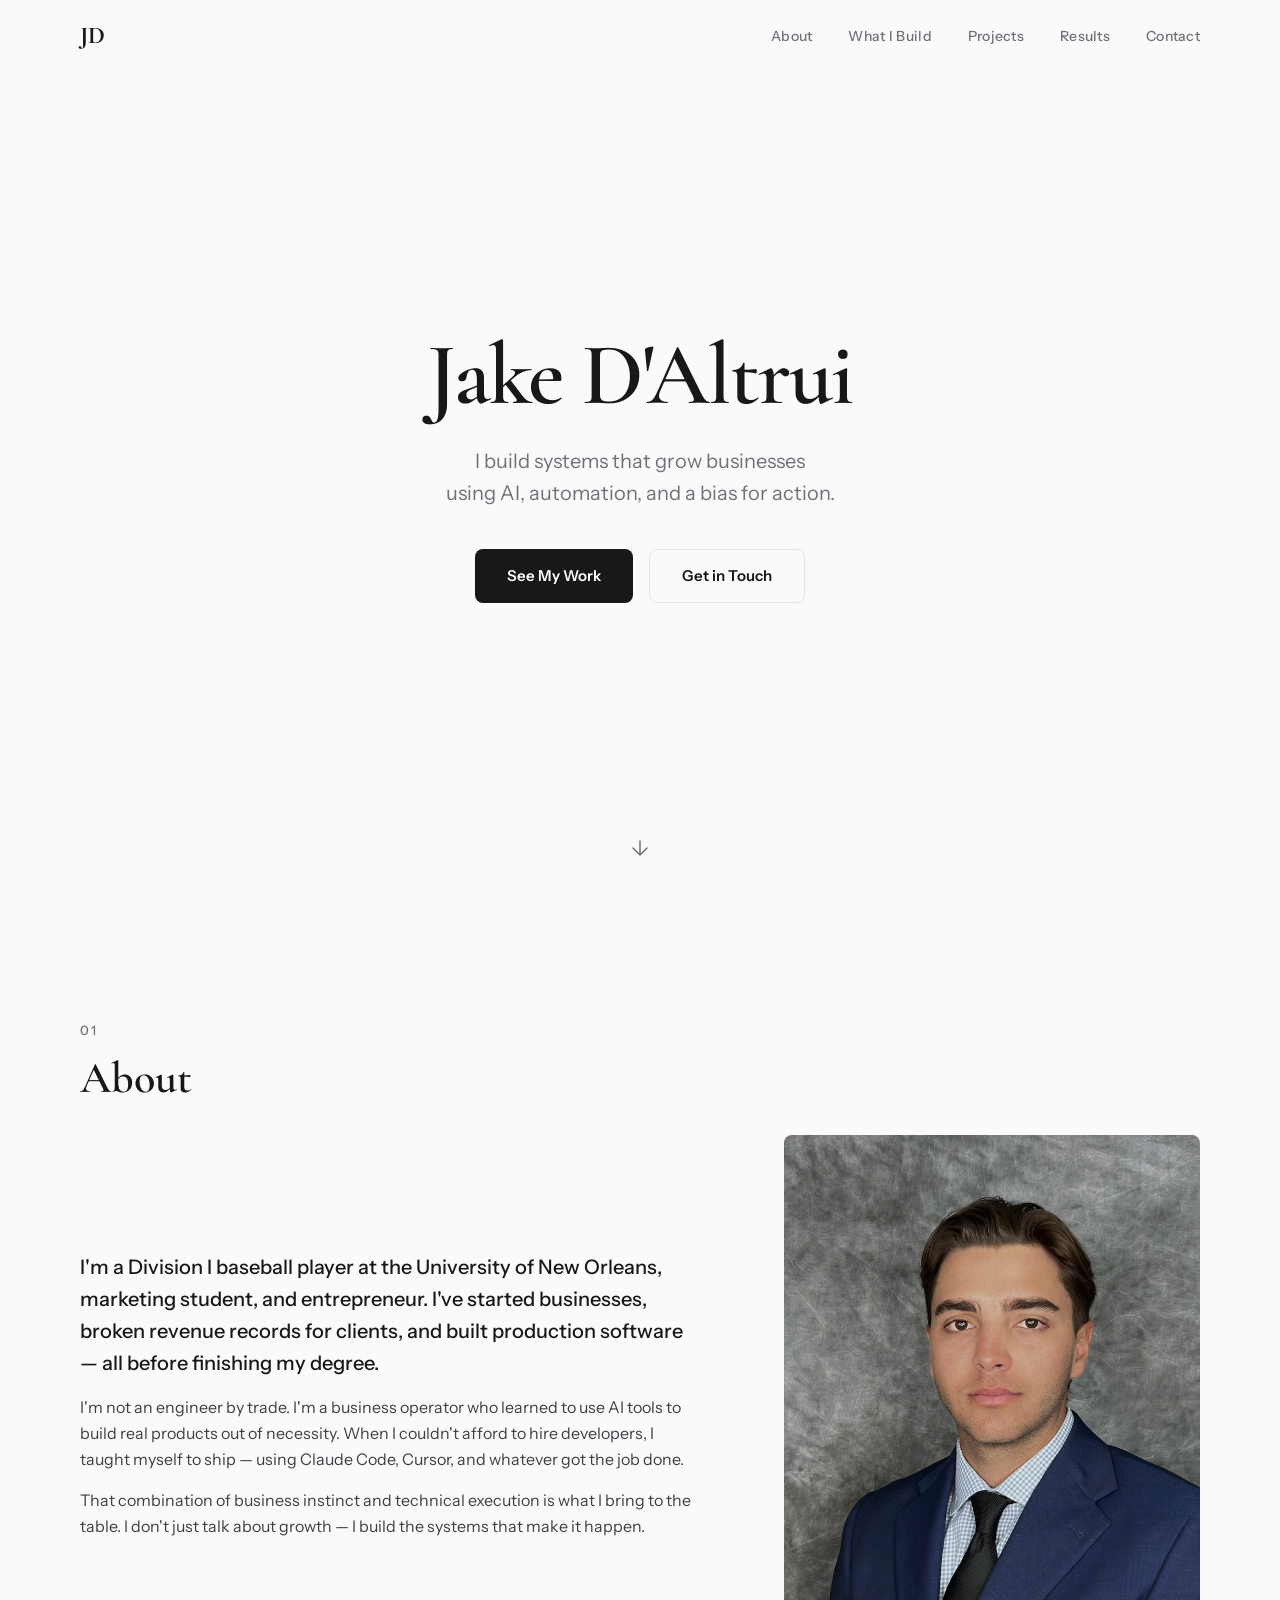
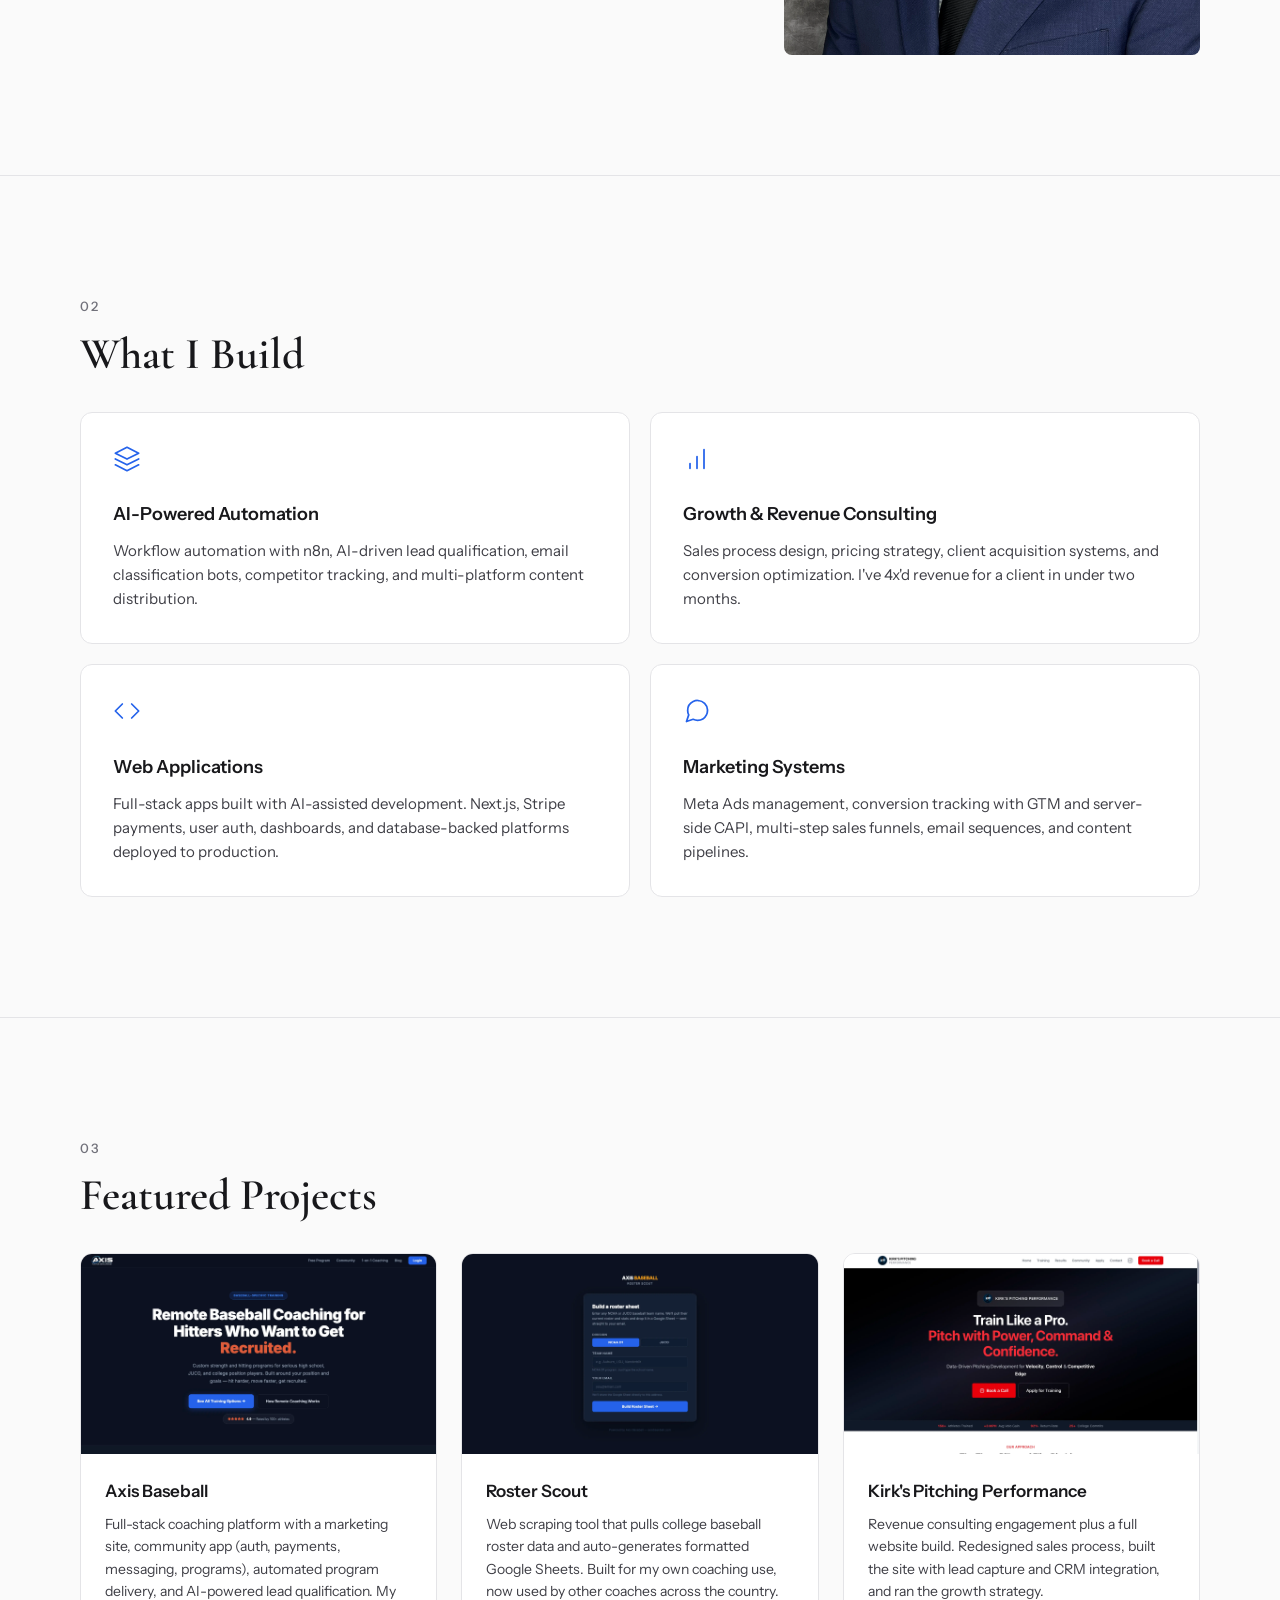
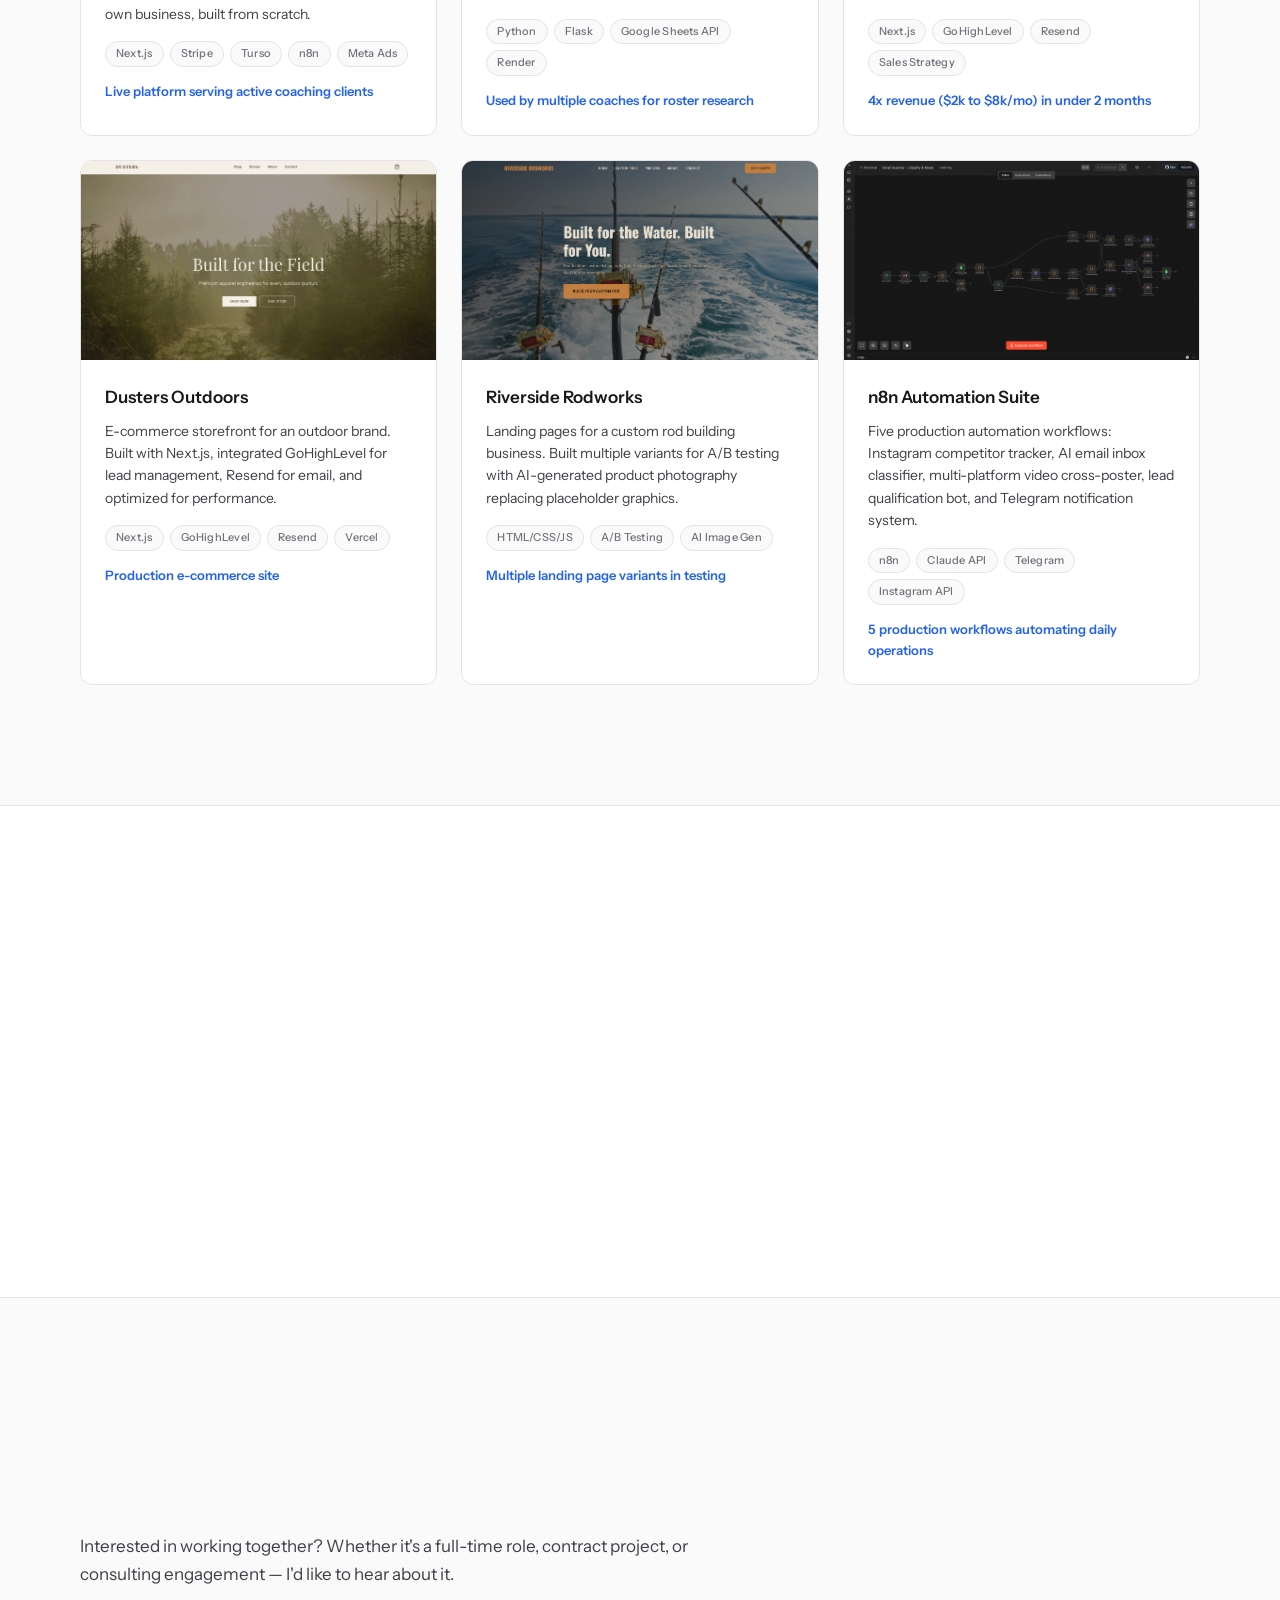
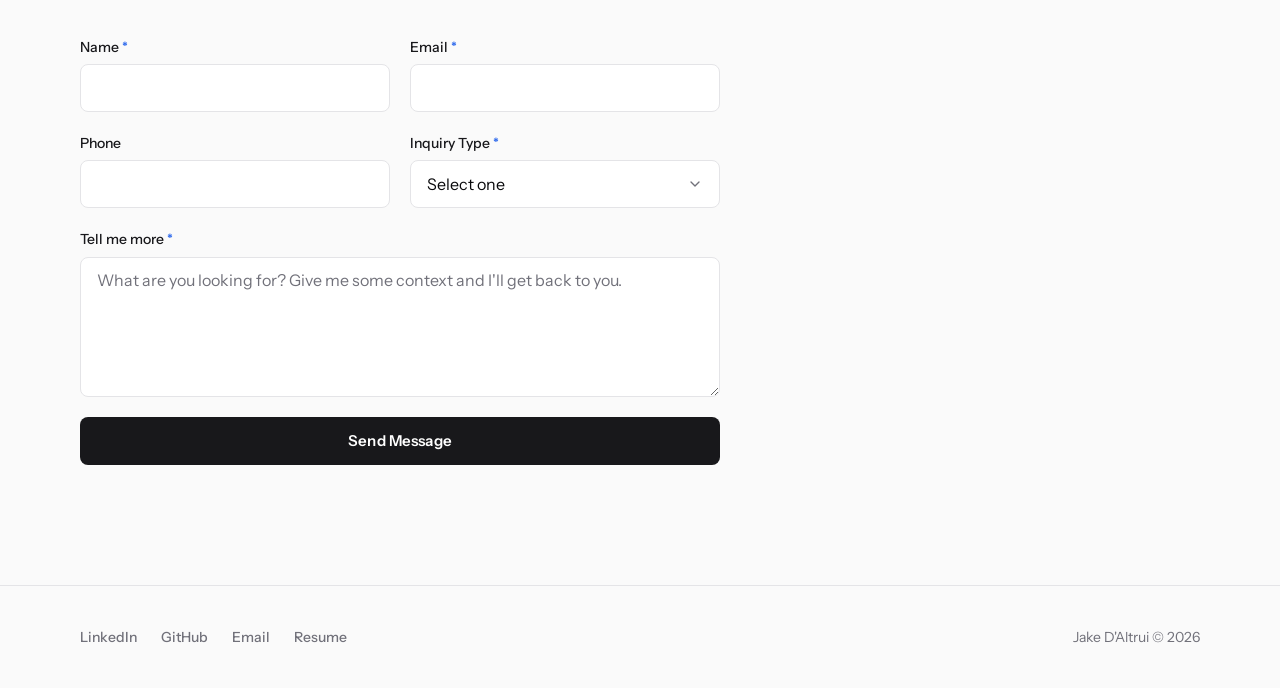
==== index.html @ ff40e10d "Initial portfolio site with resume" ====
<!DOCTYPE html>
<html lang="en">
<head>
  <meta charset="UTF-8">
  <meta name="viewport" content="width=device-width, initial-scale=1.0">
  <title>Jake D'Altrui — AI, Automation & Growth</title>
  <meta name="description" content="Business operator who leverages AI to build production systems, automate workflows, and drive measurable growth.">
  <link rel="preconnect" href="https://fonts.googleapis.com">
  <link rel="preconnect" href="https://fonts.gstatic.com" crossorigin>
  <link href="https://fonts.googleapis.com/css2?family=Cormorant+Garamond:ital,wght@0,300;0,400;0,600;0,700;1,300;1,400&family=Instrument+Sans:wght@400;500;600;700&display=swap" rel="stylesheet">
  <link rel="stylesheet" href="styles.css">
</head>
<body>

  <!-- Navigation -->
  <nav class="nav" role="navigation" aria-label="Main navigation">
    <div class="nav-container">
      <a href="#hero" class="nav-logo">JD</a>
      <button class="nav-toggle" aria-label="Toggle navigation menu" aria-expanded="false">
        <span></span>
        <span></span>
        <span></span>
      </button>
      <div class="nav-menu">
        <a href="#about" class="nav-link">About</a>
        <a href="#capabilities" class="nav-link">What I Build</a>
        <a href="#projects" class="nav-link">Projects</a>
        <a href="#results" class="nav-link">Results</a>
        <a href="#contact" class="nav-link">Contact</a>
      </div>
    </div>
  </nav>

  <main>

    <!-- Hero -->
    <section id="hero" class="hero">
      <div class="hero-content">
        <h1 class="hero-name hero-animate" style="--hero-delay: 0ms">Jake D'Altrui</h1>
        <p class="hero-tagline hero-animate" style="--hero-delay: 250ms">I build systems that grow businesses<br>using AI, automation, and a bias for action.</p>
        <div class="hero-cta hero-animate" style="--hero-delay: 500ms">
          <a href="#projects" class="btn btn-primary">See My Work</a>
          <a href="#contact" class="btn btn-secondary">Get in Touch</a>
        </div>
      </div>
      <div class="scroll-indicator" aria-hidden="true">
        <svg width="24" height="24" viewBox="0 0 24 24" fill="none" stroke="currentColor" stroke-width="1.5" stroke-linecap="round" stroke-linejoin="round">
          <path d="M12 5v14M19 12l-7 7-7-7"/>
        </svg>
      </div>
    </section>

    <!-- About -->
    <section id="about" class="section">
      <div class="container">
        <span class="section-number">01</span>
        <h2 class="section-heading">About</h2>
        <div class="about-grid">
          <div class="about-text">
            <p class="about-lead">
              I'm a Division I baseball player at the University of New Orleans, marketing student, and entrepreneur. I've started businesses, broken revenue records for clients, and built production software — all before finishing my degree.
            </p>
            <p>
              I'm not an engineer by trade. I'm a business operator who learned to use AI tools to build real products out of necessity. When I couldn't afford to hire developers, I taught myself to ship — using Claude Code, Cursor, and whatever got the job done.
            </p>
            <p>
              That combination of business instinct and technical execution is what I bring to the table. I don't just talk about growth — I build the systems that make it happen.
            </p>
          </div>
          <div class="about-image">
            <img src="photos/IMG_0597.webp" alt="Jake D'Altrui headshot" class="about-photo">
          </div>
        </div>
      </div>
    </section>

    <!-- Capabilities -->
    <section id="capabilities" class="section">
      <div class="container">
        <span class="section-number">02</span>
        <h2 class="section-heading">What I Build</h2>
        <div class="capabilities-grid">

          <div class="capability-card animate-in">
            <div class="capability-icon">
              <svg width="28" height="28" viewBox="0 0 24 24" fill="none" stroke="currentColor" stroke-width="1.5" stroke-linecap="round" stroke-linejoin="round">
                <path d="M12 2L2 7l10 5 10-5-10-5z"/>
                <path d="M2 17l10 5 10-5"/>
                <path d="M2 12l10 5 10-5"/>
              </svg>
            </div>
            <h3 class="capability-title">AI-Powered Automation</h3>
            <p class="capability-desc">
              Workflow automation with n8n, AI-driven lead qualification, email classification bots, competitor tracking, and multi-platform content distribution.
            </p>
          </div>

          <div class="capability-card animate-in">
            <div class="capability-icon">
              <svg width="28" height="28" viewBox="0 0 24 24" fill="none" stroke="currentColor" stroke-width="1.5" stroke-linecap="round" stroke-linejoin="round">
                <line x1="12" y1="20" x2="12" y2="10"/>
                <line x1="18" y1="20" x2="18" y2="4"/>
                <line x1="6" y1="20" x2="6" y2="16"/>
              </svg>
            </div>
            <h3 class="capability-title">Growth & Revenue Consulting</h3>
            <p class="capability-desc">
              Sales process design, pricing strategy, client acquisition systems, and conversion optimization. I've 4x'd revenue for a client in under two months.
            </p>
          </div>

          <div class="capability-card animate-in">
            <div class="capability-icon">
              <svg width="28" height="28" viewBox="0 0 24 24" fill="none" stroke="currentColor" stroke-width="1.5" stroke-linecap="round" stroke-linejoin="round">
                <polyline points="16 18 22 12 16 6"/>
                <polyline points="8 6 2 12 8 18"/>
              </svg>
            </div>
            <h3 class="capability-title">Web Applications</h3>
            <p class="capability-desc">
              Full-stack apps built with AI-assisted development. Next.js, Stripe payments, user auth, dashboards, and database-backed platforms deployed to production.
            </p>
          </div>

          <div class="capability-card animate-in">
            <div class="capability-icon">
              <svg width="28" height="28" viewBox="0 0 24 24" fill="none" stroke="currentColor" stroke-width="1.5" stroke-linecap="round" stroke-linejoin="round">
                <path d="M21 11.5a8.38 8.38 0 0 1-.9 3.8 8.5 8.5 0 0 1-7.6 4.7 8.38 8.38 0 0 1-3.8-.9L3 21l1.9-5.7a8.38 8.38 0 0 1-.9-3.8 8.5 8.5 0 0 1 4.7-7.6 8.38 8.38 0 0 1 3.8-.9h.5a8.48 8.48 0 0 1 8 8v.5z"/>
              </svg>
            </div>
            <h3 class="capability-title">Marketing Systems</h3>
            <p class="capability-desc">
              Meta Ads management, conversion tracking with GTM and server-side CAPI, multi-step sales funnels, email sequences, and content pipelines.
            </p>
          </div>

        </div>
      </div>
    </section>

    <!-- Projects -->
    <section id="projects" class="section">
      <div class="container">
        <span class="section-number">03</span>
        <h2 class="section-heading">Featured Projects</h2>
        <div class="projects-grid">

          <article class="project-card animate-in">
            <div class="project-image">
              <img src="photos/axis.webp" alt="Axis Baseball website homepage" loading="lazy">
            </div>
            <div class="project-content">
              <h3 class="project-title">Axis Baseball</h3>
              <p class="project-desc">
                Full-stack coaching platform with a marketing site, community app (auth, payments, messaging, programs), automated program delivery, and AI-powered lead qualification. My own business, built from scratch.
              </p>
              <div class="project-tags">
                <span class="tag">Next.js</span>
                <span class="tag">Stripe</span>
                <span class="tag">Turso</span>
                <span class="tag">n8n</span>
                <span class="tag">Meta Ads</span>
              </div>
              <p class="project-result">Live platform serving active coaching clients</p>
            </div>
          </article>

          <article class="project-card animate-in">
            <div class="project-image">
              <img src="photos/roster-scout.webp" alt="Roster Scout web app interface" loading="lazy">
            </div>
            <div class="project-content">
              <h3 class="project-title">Roster Scout</h3>
              <p class="project-desc">
                Web scraping tool that pulls college baseball roster data and auto-generates formatted Google Sheets. Built for my own coaching use, now used by other coaches across the country.
              </p>
              <div class="project-tags">
                <span class="tag">Python</span>
                <span class="tag">Flask</span>
                <span class="tag">Google Sheets API</span>
                <span class="tag">Render</span>
              </div>
              <p class="project-result">Used by multiple coaches for roster research</p>
            </div>
          </article>

          <article class="project-card animate-in">
            <div class="project-image">
              <img src="photos/kpp.webp" alt="Kirk's Pitching Performance website" loading="lazy">
            </div>
            <div class="project-content">
              <h3 class="project-title">Kirk's Pitching Performance</h3>
              <p class="project-desc">
                Revenue consulting engagement plus a full website build. Redesigned sales process, built the site with lead capture and CRM integration, and ran the growth strategy.
              </p>
              <div class="project-tags">
                <span class="tag">Next.js</span>
                <span class="tag">GoHighLevel</span>
                <span class="tag">Resend</span>
                <span class="tag">Sales Strategy</span>
              </div>
              <p class="project-result">4x revenue ($2k to $8k/mo) in under 2 months</p>
            </div>
          </article>

          <article class="project-card animate-in">
            <div class="project-image">
              <img src="photos/dusters.webp" alt="Dusters Outdoors e-commerce site" loading="lazy">
            </div>
            <div class="project-content">
              <h3 class="project-title">Dusters Outdoors</h3>
              <p class="project-desc">
                E-commerce storefront for an outdoor brand. Built with Next.js, integrated GoHighLevel for lead management, Resend for email, and optimized for performance.
              </p>
              <div class="project-tags">
                <span class="tag">Next.js</span>
                <span class="tag">GoHighLevel</span>
                <span class="tag">Resend</span>
                <span class="tag">Vercel</span>
              </div>
              <p class="project-result">Production e-commerce site</p>
            </div>
          </article>

          <article class="project-card animate-in">
            <div class="project-image">
              <img src="photos/riverside-rodworks.webp" alt="Riverside Rodworks landing page" loading="lazy">
            </div>
            <div class="project-content">
              <h3 class="project-title">Riverside Rodworks</h3>
              <p class="project-desc">
                Landing pages for a custom rod building business. Built multiple variants for A/B testing with AI-generated product photography replacing placeholder graphics.
              </p>
              <div class="project-tags">
                <span class="tag">HTML/CSS/JS</span>
                <span class="tag">A/B Testing</span>
                <span class="tag">AI Image Gen</span>
              </div>
              <p class="project-result">Multiple landing page variants in testing</p>
            </div>
          </article>

          <article class="project-card animate-in">
            <div class="project-image">
              <img src="photos/n8n.webp" alt="n8n automation workflow canvas" loading="lazy">
            </div>
            <div class="project-content">
              <h3 class="project-title">n8n Automation Suite</h3>
              <p class="project-desc">
                Five production automation workflows: Instagram competitor tracker, AI email inbox classifier, multi-platform video cross-poster, lead qualification bot, and Telegram notification system.
              </p>
              <div class="project-tags">
                <span class="tag">n8n</span>
                <span class="tag">Claude API</span>
                <span class="tag">Telegram</span>
                <span class="tag">Instagram API</span>
              </div>
              <p class="project-result">5 production workflows automating daily operations</p>
            </div>
          </article>

        </div>
      </div>
    </section>

    <!-- Results -->
    <section id="results" class="section section--accent">
      <div class="container">
        <span class="section-number">04</span>
        <h2 class="section-heading">By the Numbers</h2>
        <div class="metrics-grid">
          <div class="metric animate-in">
            <span class="metric-number">4x</span>
            <span class="metric-label">Client revenue growth in under 2 months</span>
          </div>
          <div class="metric animate-in">
            <span class="metric-number">$10k+</span>
            <span class="metric-label">Monthly revenue at Pitchers University</span>
          </div>
          <div class="metric animate-in">
            <span class="metric-number">100+</span>
            <span class="metric-label">Athletes coached and retained</span>
          </div>
          <div class="metric animate-in">
            <span class="metric-number">5</span>
            <span class="metric-label">Production automation workflows</span>
          </div>
        </div>
      </div>
    </section>

    <!-- Contact -->
    <section id="contact" class="section">
      <div class="container">
        <span class="section-number">05</span>
        <h2 class="section-heading">Get in Touch</h2>
        <p class="section-subtitle">
          Interested in working together? Whether it's a full-time role, contract project, or consulting engagement — I'd like to hear about it.
        </p>
        <form class="contact-form" id="contact-form" novalidate>
          <div class="form-row">
            <div class="form-group">
              <label for="name">Name <span class="required">*</span></label>
              <input type="text" id="name" name="name" required autocomplete="name">
            </div>
            <div class="form-group">
              <label for="email">Email <span class="required">*</span></label>
              <input type="email" id="email" name="email" required autocomplete="email">
            </div>
          </div>
          <div class="form-row">
            <div class="form-group">
              <label for="phone">Phone</label>
              <input type="tel" id="phone" name="phone" autocomplete="tel">
            </div>
            <div class="form-group">
              <label for="inquiry-type">Inquiry Type <span class="required">*</span></label>
              <select id="inquiry-type" name="inquiry-type" required>
                <option value="" disabled selected>Select one</option>
                <option value="full-time">Full-Time Opportunity</option>
                <option value="contract">Contract Work</option>
                <option value="consulting">Consulting</option>
                <option value="other">Other</option>
              </select>
            </div>
          </div>
          <div class="form-group">
            <label for="message">Tell me more <span class="required">*</span></label>
            <textarea id="message" name="message" rows="5" required placeholder="What are you looking for? Give me some context and I'll get back to you."></textarea>
          </div>
          <button type="submit" class="btn btn-primary btn-submit">Send Message</button>
        </form>
        <div class="form-success" id="form-success" hidden>
          <svg width="32" height="32" viewBox="0 0 24 24" fill="none" stroke="currentColor" stroke-width="1.5" stroke-linecap="round" stroke-linejoin="round">
            <path d="M22 11.08V12a10 10 0 1 1-5.93-9.14"/>
            <polyline points="22 4 12 14.01 9 11.01"/>
          </svg>
          <h3>Got it.</h3>
          <p>I'll get back to you soon.</p>
        </div>
      </div>
    </section>

  </main>

  <!-- Footer -->
  <footer class="footer">
    <div class="container footer-content">
      <div class="footer-links">
        <!-- PLACEHOLDER: Replace # with actual URLs -->
        <a href="https://www.linkedin.com/in/jake-daltrui/" class="footer-link" aria-label="LinkedIn" target="_blank" rel="noopener">LinkedIn</a>
        <a href="https://github.com/daltruibaseball-cpu" class="footer-link" aria-label="GitHub" target="_blank" rel="noopener">GitHub</a>
        <a href="mailto:jacobdaltrui@gmail.com" class="footer-link" aria-label="Email">Email</a>
        <a href="resume.html" class="footer-link" aria-label="Resume">Resume</a>
      </div>
      <p class="footer-copy">Jake D'Altrui &copy; 2026</p>
    </div>
  </footer>

  <script src="script.js"></script>
</body>
</html>
---- styles.css ----
@import url('https://fonts.googleapis.com/css2?family=Cormorant+Garamond:ital,wght@0,300;0,400;0,600;0,700;1,300;1,400&family=Instrument+Sans:wght@400;500;600;700&display=swap');

:root {
  --font-serif: 'Cormorant Garamond', Georgia, serif;
  --font-sans: 'Instrument Sans', -apple-system, sans-serif;
  --color-primary: #18181B;
  --color-secondary: #3F3F46;
  --color-cta: #2563EB;
  --color-cta-hover: #1D4ED8;
  --color-bg: #FAFAFA;
  --color-surface: #FFFFFF;
  --color-muted: #71717A;
  --color-border: #E4E4E7;
  --color-text: #09090B;
}

*,
*::before,
*::after {
  margin: 0;
  padding: 0;
  box-sizing: border-box;
}

html {
  scroll-behavior: smooth;
}

body {
  font-family: var(--font-sans);
  font-weight: 400;
  font-size: 16px;
  line-height: 1.6;
  color: var(--color-secondary);
  background-color: var(--color-bg);
  -webkit-font-smoothing: antialiased;
  -moz-osx-font-smoothing: grayscale;
}

img {
  max-width: 100%;
  display: block;
}

a {
  color: inherit;
  text-decoration: none;
  transition: color 150ms ease;
  cursor: pointer;
}

button {
  cursor: pointer;
  font-family: var(--font-sans);
}

/* Focus rings */
a:focus-visible,
button:focus-visible,
input:focus-visible,
select:focus-visible,
textarea:focus-visible {
  outline: 2px solid var(--color-cta);
  outline-offset: 2px;
}

/* ————————————————————————————————————
   Container
   ———————————————————————————————————— */

.container {
  max-width: 1200px;
  margin: 0 auto;
  padding-left: 20px;
  padding-right: 20px;
}

@media (min-width: 768px) {
  .container {
    padding-left: 32px;
    padding-right: 32px;
  }
}

@media (min-width: 1024px) {
  .container {
    padding-left: 40px;
    padding-right: 40px;
  }
}

/* ————————————————————————————————————
   Buttons
   ———————————————————————————————————— */

.btn {
  display: inline-flex;
  align-items: center;
  justify-content: center;
  font-family: var(--font-sans);
  font-weight: 600;
  font-size: 15px;
  padding: 14px 32px;
  border-radius: 8px;
  border: none;
  cursor: pointer;
  transition: background-color 150ms ease, border-color 150ms ease, transform 150ms ease;
  min-height: 48px;
  text-decoration: none;
  letter-spacing: 0.01em;
}

.btn:hover {
  text-decoration: none;
}

.btn-primary {
  background-color: var(--color-primary);
  color: var(--color-surface);
}

.btn-primary:hover {
  background-color: var(--color-text);
}

.btn-secondary {
  background-color: transparent;
  color: var(--color-primary);
  border: 1.5px solid var(--color-border);
}

.btn-secondary:hover {
  border-color: var(--color-primary);
}

/* ————————————————————————————————————
   Nav
   ———————————————————————————————————— */

.nav {
  position: fixed;
  top: 0;
  left: 0;
  right: 0;
  z-index: 100;
  background-color: rgba(250, 250, 250, 0);
  transition: background-color 300ms ease, backdrop-filter 300ms ease;
}

.nav.scrolled {
  background-color: rgba(255, 255, 255, 0.9);
  backdrop-filter: blur(12px);
  -webkit-backdrop-filter: blur(12px);
  border-bottom: 1px solid var(--color-border);
}

.nav-container {
  max-width: 1200px;
  margin: 0 auto;
  padding: 0 20px;
  display: flex;
  align-items: center;
  justify-content: space-between;
  height: 72px;
}

@media (min-width: 768px) {
  .nav-container {
    padding: 0 32px;
  }
}

@media (min-width: 1024px) {
  .nav-container {
    padding: 0 40px;
  }
}

.nav-logo {
  font-family: var(--font-serif);
  font-weight: 700;
  font-size: 24px;
  color: var(--color-primary);
  text-decoration: none;
  letter-spacing: -0.02em;
}

.nav-logo:hover {
  text-decoration: none;
  color: var(--color-primary);
}

.nav-menu {
  display: none;
  align-items: center;
  gap: 36px;
}

.nav-link {
  font-family: var(--font-sans);
  font-weight: 500;
  font-size: 14px;
  color: var(--color-muted);
  text-decoration: none;
  letter-spacing: 0.02em;
  transition: color 150ms ease;
}

.nav-link:hover,
.nav-link.active {
  color: var(--color-primary);
  text-decoration: none;
}

/* Hamburger */
.nav-toggle {
  display: flex;
  flex-direction: column;
  align-items: center;
  justify-content: center;
  gap: 5px;
  width: 44px;
  height: 44px;
  background: none;
  border: none;
  cursor: pointer;
  padding: 0;
}

.nav-toggle span {
  display: block;
  width: 20px;
  height: 1.5px;
  background-color: var(--color-primary);
  transition: transform 200ms ease, opacity 200ms ease;
}

body.nav-open .nav-toggle span:nth-child(1) {
  transform: translateY(6.5px) rotate(45deg);
}

body.nav-open .nav-toggle span:nth-child(2) {
  opacity: 0;
}

body.nav-open .nav-toggle span:nth-child(3) {
  transform: translateY(-6.5px) rotate(-45deg);
}

/* Mobile menu */
body.nav-open .nav-menu {
  display: flex;
}

@media (max-width: 767px) {
  body.nav-open .nav-menu {
    position: fixed;
    top: 72px;
    left: 0;
    right: 0;
    flex-direction: column;
    background-color: var(--color-surface);
    border-bottom: 1px solid var(--color-border);
    padding: 32px 20px;
    gap: 24px;
  }

  body.nav-open .nav-menu .nav-link {
    font-size: 18px;
  }
}

@media (min-width: 768px) {
  .nav-menu {
    display: flex;
  }

  .nav-toggle {
    display: none;
  }
}

/* ————————————————————————————————————
   Sections (shared)
   ———————————————————————————————————— */

.section {
  padding: 64px 0;
}

.section + .section {
  border-top: 1px solid var(--color-border);
}

@media (min-width: 768px) {
  .section {
    padding: 96px 0;
  }
}

@media (min-width: 1024px) {
  .section {
    padding: 120px 0;
  }
}

.section-number {
  font-family: var(--font-sans);
  font-weight: 500;
  font-size: 13px;
  text-transform: uppercase;
  letter-spacing: 0.15em;
  color: var(--color-muted);
  margin-bottom: 12px;
  display: block;
}

.section-heading {
  font-family: var(--font-serif);
  font-weight: 600;
  font-size: 36px;
  line-height: 1.15;
  color: var(--color-primary);
  margin-bottom: 24px;
}

@media (min-width: 1024px) {
  .section-heading {
    font-size: 44px;
    margin-bottom: 32px;
  }
}

.section-subtitle {
  font-size: 17px;
  color: var(--color-secondary);
  max-width: 56ch;
  margin-bottom: 48px;
}

/* ————————————————————————————————————
   Hero
   ———————————————————————————————————— */

.hero {
  min-height: 100vh;
  display: flex;
  align-items: center;
  justify-content: center;
  position: relative;
  padding: 72px 20px 40px;
}

.hero-content {
  text-align: center;
  max-width: 720px;
}

.hero-name {
  font-family: var(--font-serif);
  font-weight: 600;
  font-size: 56px;
  line-height: 1.05;
  color: var(--color-primary);
  letter-spacing: -0.02em;
  margin-bottom: 24px;
}

@media (min-width: 768px) {
  .hero-name {
    font-size: 72px;
  }
}

@media (min-width: 1024px) {
  .hero-name {
    font-size: 88px;
  }
}

.hero-tagline {
  font-family: var(--font-sans);
  font-weight: 400;
  font-size: 18px;
  color: var(--color-muted);
  line-height: 1.6;
  max-width: 48ch;
  margin: 0 auto 40px;
}

@media (min-width: 1024px) {
  .hero-tagline {
    font-size: 20px;
  }
}

.hero-cta {
  display: flex;
  gap: 16px;
  justify-content: center;
  flex-wrap: wrap;
}

.scroll-indicator {
  position: absolute;
  bottom: 32px;
  left: 50%;
  transform: translateX(-50%);
  color: var(--color-muted);
  animation: bounce 2.5s ease infinite;
  transition: opacity 300ms ease;
}

.scroll-indicator.hidden {
  opacity: 0;
  pointer-events: none;
}

@keyframes bounce {
  0%, 100% {
    transform: translateX(-50%) translateY(0);
  }
  50% {
    transform: translateX(-50%) translateY(-8px);
  }
}

/* ————————————————————————————————————
   About
   ———————————————————————————————————— */

.about-grid {
  display: grid;
  grid-template-columns: 1fr;
  gap: 40px;
  align-items: start;
}

@media (min-width: 1024px) {
  .about-grid {
    grid-template-columns: 1.2fr 0.8fr;
    gap: 80px;
    align-items: center;
  }
}

.about-text p {
  margin-bottom: 16px;
  max-width: 65ch;
}

.about-text p:last-child {
  margin-bottom: 0;
}

.about-lead {
  font-size: 18px;
  color: var(--color-primary);
  font-weight: 500;
  line-height: 1.6;
}

@media (min-width: 1024px) {
  .about-lead {
    font-size: 20px;
  }
}

.about-photo {
  width: 100%;
  aspect-ratio: 4 / 5;
  object-fit: cover;
  object-position: center top;
  border-radius: 8px;
}

.placeholder-image {
  width: 100%;
  aspect-ratio: 4 / 5;
  background-color: var(--color-border);
  border-radius: 8px;
  display: flex;
  flex-direction: column;
  align-items: center;
  justify-content: center;
  gap: 12px;
  color: var(--color-muted);
  font-size: 14px;
}

.placeholder-image svg {
  opacity: 0.4;
}

.placeholder-image--landscape {
  aspect-ratio: 16 / 9;
  border-radius: 0;
}

/* ————————————————————————————————————
   Capabilities
   ———————————————————————————————————— */

.capabilities-grid {
  display: grid;
  grid-template-columns: 1fr;
  gap: 20px;
}

@media (min-width: 768px) {
  .capabilities-grid {
    grid-template-columns: 1fr 1fr;
  }
}

.capability-card {
  background-color: var(--color-surface);
  border: 1px solid var(--color-border);
  border-radius: 12px;
  padding: 32px;
  transition: transform 200ms ease, box-shadow 200ms ease;
}

.capability-card:hover {
  transform: translateY(-2px);
  box-shadow: 0 8px 24px rgba(0, 0, 0, 0.06);
}

.capability-icon {
  color: var(--color-cta);
  margin-bottom: 20px;
}

.capability-title {
  font-family: var(--font-sans);
  font-weight: 600;
  font-size: 18px;
  color: var(--color-primary);
  margin-bottom: 10px;
}

.capability-desc {
  font-size: 15px;
  color: var(--color-secondary);
  line-height: 1.6;
}

/* ————————————————————————————————————
   Projects
   ———————————————————————————————————— */

.projects-grid {
  display: grid;
  grid-template-columns: 1fr;
  gap: 24px;
}

@media (min-width: 768px) {
  .projects-grid {
    grid-template-columns: 1fr 1fr;
  }
}

@media (min-width: 1024px) {
  .projects-grid {
    grid-template-columns: 1fr 1fr 1fr;
  }
}

.project-card {
  background-color: var(--color-surface);
  border: 1px solid var(--color-border);
  border-radius: 12px;
  overflow: hidden;
  transition: transform 200ms ease, box-shadow 200ms ease;
}

.project-card:hover {
  transform: translateY(-2px);
  box-shadow: 0 8px 24px rgba(0, 0, 0, 0.06);
}

.project-image {
  width: 100%;
  aspect-ratio: 16 / 9;
  overflow: hidden;
  background-color: var(--color-border);
}

.project-image img {
  width: 100%;
  height: 100%;
  object-fit: cover;
  display: block;
}

.project-content {
  padding: 24px;
}

.project-title {
  font-family: var(--font-sans);
  font-weight: 600;
  font-size: 17px;
  color: var(--color-primary);
  margin-bottom: 8px;
}

.project-desc {
  font-size: 14px;
  color: var(--color-secondary);
  line-height: 1.6;
  margin-bottom: 16px;
}

.project-tags {
  display: flex;
  flex-wrap: wrap;
  gap: 6px;
  margin-bottom: 14px;
}

.tag {
  font-family: var(--font-sans);
  font-weight: 500;
  font-size: 11px;
  padding: 3px 10px;
  border-radius: 999px;
  background-color: var(--color-bg);
  color: var(--color-muted);
  border: 1px solid var(--color-border);
  letter-spacing: 0.02em;
}

.project-result {
  font-family: var(--font-sans);
  font-weight: 600;
  font-size: 13px;
  color: var(--color-cta);
}

/* ————————————————————————————————————
   Metrics
   ———————————————————————————————————— */

.section--accent {
  background-color: var(--color-surface);
}

.metrics-grid {
  display: grid;
  grid-template-columns: 1fr 1fr;
  gap: 32px;
  text-align: center;
}

@media (min-width: 1024px) {
  .metrics-grid {
    grid-template-columns: 1fr 1fr 1fr 1fr;
    gap: 48px;
  }
}

.metric {
  padding: 16px 0;
}

.metric-number {
  font-family: var(--font-serif);
  font-weight: 700;
  font-size: 44px;
  line-height: 1;
  color: var(--color-primary);
  display: block;
  margin-bottom: 8px;
}

@media (min-width: 1024px) {
  .metric-number {
    font-size: 56px;
  }
}

.metric-label {
  font-family: var(--font-sans);
  font-weight: 400;
  font-size: 14px;
  color: var(--color-muted);
  display: block;
  line-height: 1.4;
}

/* ————————————————————————————————————
   Contact
   ———————————————————————————————————— */

.contact-form {
  max-width: 640px;
}

.form-row {
  display: grid;
  grid-template-columns: 1fr;
  gap: 20px;
  margin-bottom: 20px;
}

@media (min-width: 768px) {
  .form-row {
    grid-template-columns: 1fr 1fr;
  }
}

.form-group {
  display: flex;
  flex-direction: column;
}

.form-group:not(.form-row .form-group) {
  margin-bottom: 20px;
}

.form-group label {
  font-family: var(--font-sans);
  font-weight: 500;
  font-size: 14px;
  color: var(--color-primary);
  margin-bottom: 6px;
}

.required {
  color: var(--color-cta);
}

.form-group input,
.form-group select,
.form-group textarea {
  display: block;
  width: 100%;
  font-family: var(--font-sans);
  font-weight: 400;
  font-size: 16px;
  color: var(--color-text);
  background-color: var(--color-surface);
  border: 1px solid var(--color-border);
  border-radius: 8px;
  padding: 12px 16px;
  transition: border-color 150ms ease, box-shadow 150ms ease;
  min-height: 48px;
}

.form-group input::placeholder,
.form-group textarea::placeholder {
  color: var(--color-muted);
}

.form-group input:focus,
.form-group select:focus,
.form-group textarea:focus {
  border-color: var(--color-cta);
  outline: none;
  box-shadow: 0 0 0 3px rgba(37, 99, 235, 0.08);
}

.form-group input.error,
.form-group select.error,
.form-group textarea.error {
  border-color: #EF4444;
}

.form-group select {
  appearance: none;
  background-image: url("data:image/svg+xml,%3Csvg xmlns='http://www.w3.org/2000/svg' width='16' height='16' viewBox='0 0 24 24' fill='none' stroke='%2371717A' stroke-width='2' stroke-linecap='round' stroke-linejoin='round'%3E%3Cpath d='m6 9 6 6 6-6'/%3E%3C/svg%3E");
  background-repeat: no-repeat;
  background-position: right 16px center;
  padding-right: 44px;
  cursor: pointer;
}

.form-group textarea {
  resize: vertical;
  min-height: 140px;
}

.btn-submit {
  width: 100%;
  max-width: 640px;
}

.form-success {
  text-align: center;
  padding: 48px 0;
  color: var(--color-primary);
}

.form-success svg {
  color: var(--color-cta);
  margin: 0 auto 16px;
}

.form-success h3 {
  font-family: var(--font-serif);
  font-size: 28px;
  font-weight: 600;
  margin-bottom: 8px;
}

.form-success p {
  color: var(--color-muted);
}

/* ————————————————————————————————————
   Footer
   ———————————————————————————————————— */

.footer {
  border-top: 1px solid var(--color-border);
  padding: 40px 0;
}

.footer-content {
  display: flex;
  flex-direction: column;
  align-items: center;
  gap: 16px;
  text-align: center;
}

@media (min-width: 768px) {
  .footer-content {
    flex-direction: row;
    justify-content: space-between;
  }
}

.footer-links {
  display: flex;
  flex-wrap: wrap;
  gap: 24px;
}

.footer-link {
  font-family: var(--font-sans);
  font-weight: 500;
  font-size: 14px;
  color: var(--color-muted);
  text-decoration: none;
  transition: color 150ms ease;
}

.footer-link:hover {
  color: var(--color-primary);
}

.footer-copy {
  font-size: 14px;
  color: var(--color-muted);
}

/* ————————————————————————————————————
   Animations
   ———————————————————————————————————— */

/* Hero staggered entrance */
.hero-animate {
  opacity: 0;
  transform: translateY(30px);
  animation: heroIn 1200ms cubic-bezier(0.25, 0.46, 0.45, 0.94) forwards;
  animation-delay: var(--hero-delay, 0ms);
}

@keyframes heroIn {
  to {
    opacity: 1;
    transform: translateY(0);
  }
}

/* Scroll-triggered fade up (cards, general elements) */
.animate-in {
  opacity: 0;
  transform: translateY(24px);
  transition: opacity 1000ms cubic-bezier(0.25, 0.46, 0.45, 0.94),
              transform 1000ms cubic-bezier(0.25, 0.46, 0.45, 0.94);
  transition-delay: var(--stagger, 0ms);
}

.animate-in.visible {
  opacity: 1;
  transform: translateY(0);
}

/* Section label + heading reveal */
.section-number {
  opacity: 0;
  transform: translateX(-12px);
  transition: opacity 900ms ease, transform 900ms ease;
}

.section-number.visible {
  opacity: 1;
  transform: translateX(0);
}

.section-heading {
  opacity: 0;
  transform: translateY(16px);
  transition: opacity 900ms ease 150ms, transform 900ms ease 150ms;
}

.section-heading.visible {
  opacity: 1;
  transform: translateY(0);
}

/* Nav link sliding underline */
.nav-link {
  position: relative;
}

.nav-link::after {
  content: '';
  position: absolute;
  bottom: -4px;
  left: 0;
  width: 100%;
  height: 1.5px;
  background-color: var(--color-primary);
  transform: scaleX(0);
  transform-origin: left;
  transition: transform 250ms cubic-bezier(0.16, 1, 0.3, 1);
}

.nav-link:hover::after,
.nav-link.active::after {
  transform: scaleX(1);
}

/* Project image subtle zoom on hover */
.project-image {
  transition: transform 400ms cubic-bezier(0.16, 1, 0.3, 1);
}

.project-card:hover .project-image .placeholder-image,
.project-card:hover .project-image img {
  transform: scale(1.03);
  transition: transform 400ms cubic-bezier(0.16, 1, 0.3, 1);
}

.project-image .placeholder-image,
.project-image img {
  transition: transform 400ms cubic-bezier(0.16, 1, 0.3, 1);
}

/* Metric counter — numbers start invisible until counted */
.metric-number {
  transition: opacity 300ms ease;
}

/* ————————————————————————————————————
   Reduced motion
   ———————————————————————————————————— */

@media (prefers-reduced-motion: reduce) {
  html {
    scroll-behavior: auto;
  }

  .hero-animate {
    opacity: 1;
    transform: none;
    animation: none;
  }

  .animate-in,
  .section-number,
  .section-heading {
    opacity: 1;
    transform: none;
    transition: none;
  }

  .capability-card,
  .project-card {
    transition: none;
  }

  .capability-card:hover,
  .project-card:hover {
    transform: none;
  }

  .project-card:hover .project-image .placeholder-image,
  .project-card:hover .project-image img {
    transform: none;
  }

  .scroll-indicator {
    animation: none;
  }

  .nav {
    transition: none;
  }

  .nav-link::after {
    transition: none;
  }

  a, button, .btn,
  .form-group input,
  .form-group select,
  .form-group textarea {
    transition: none;
  }
}
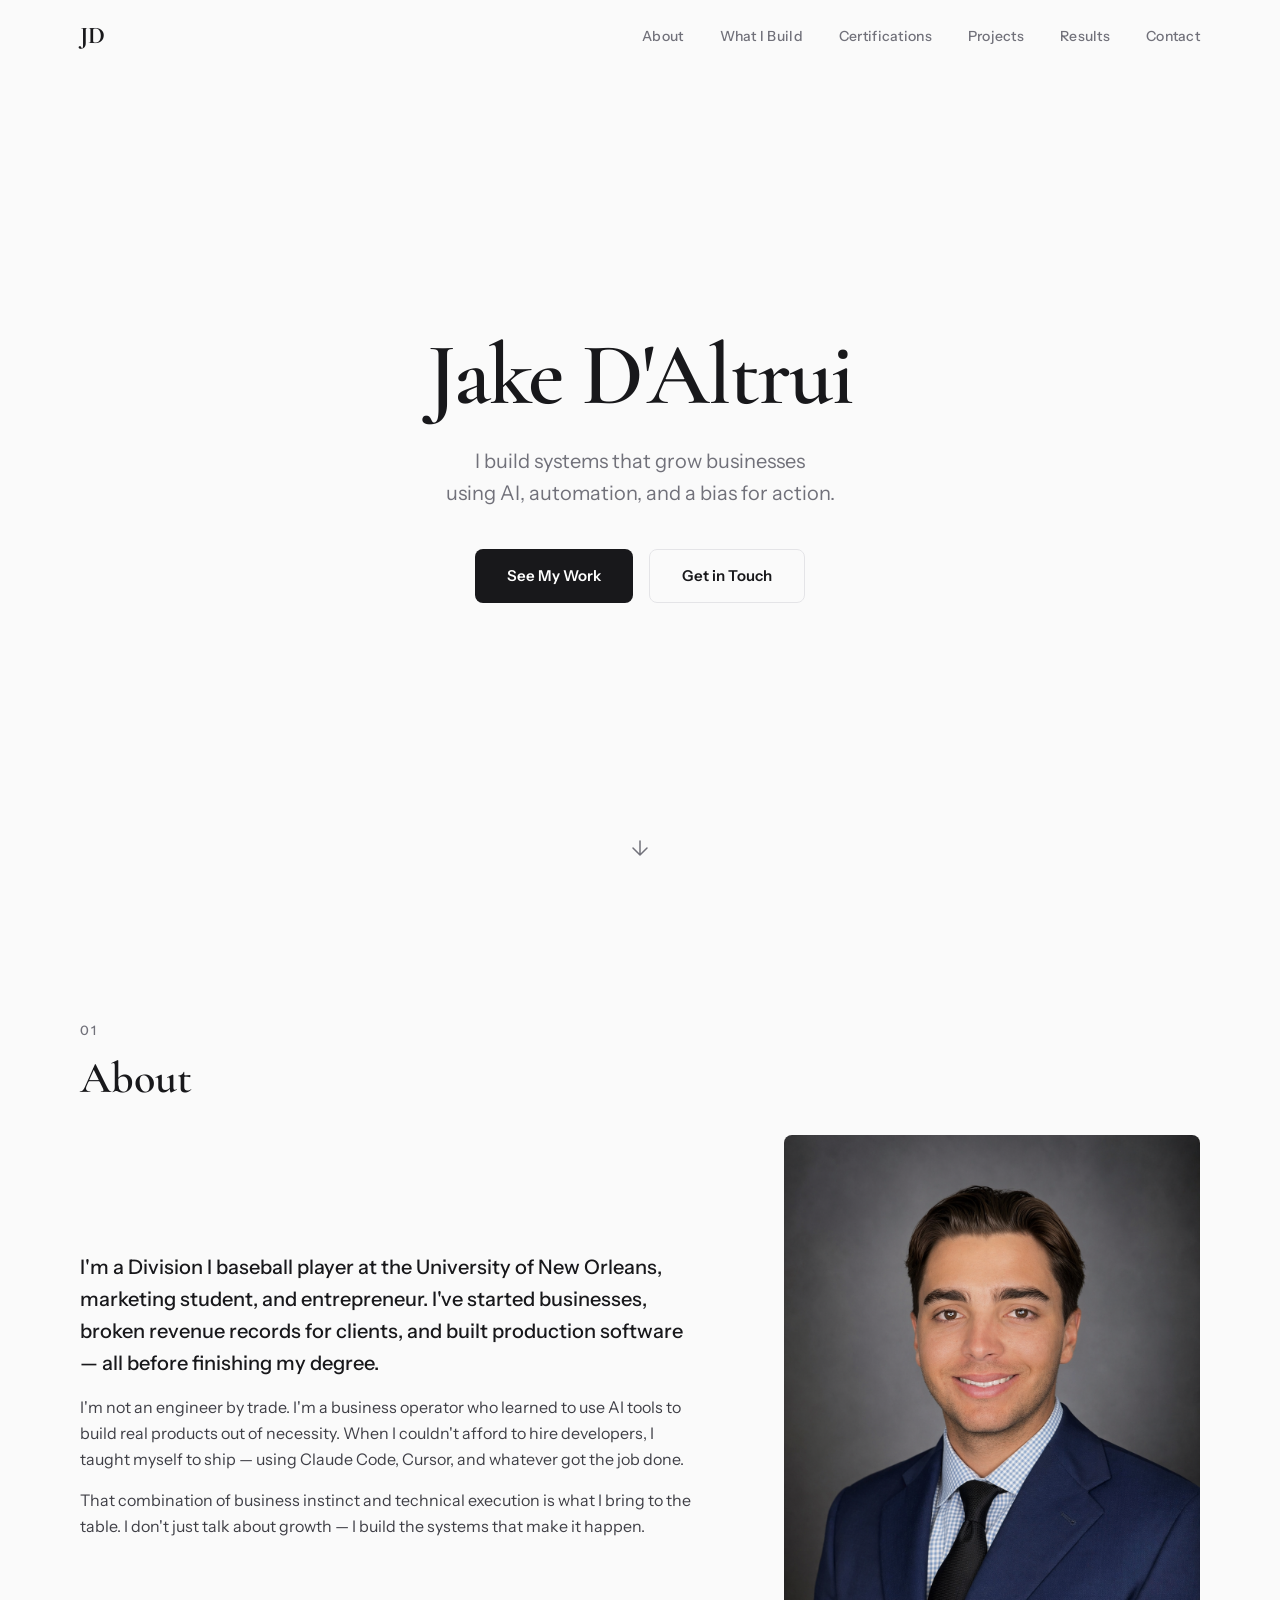
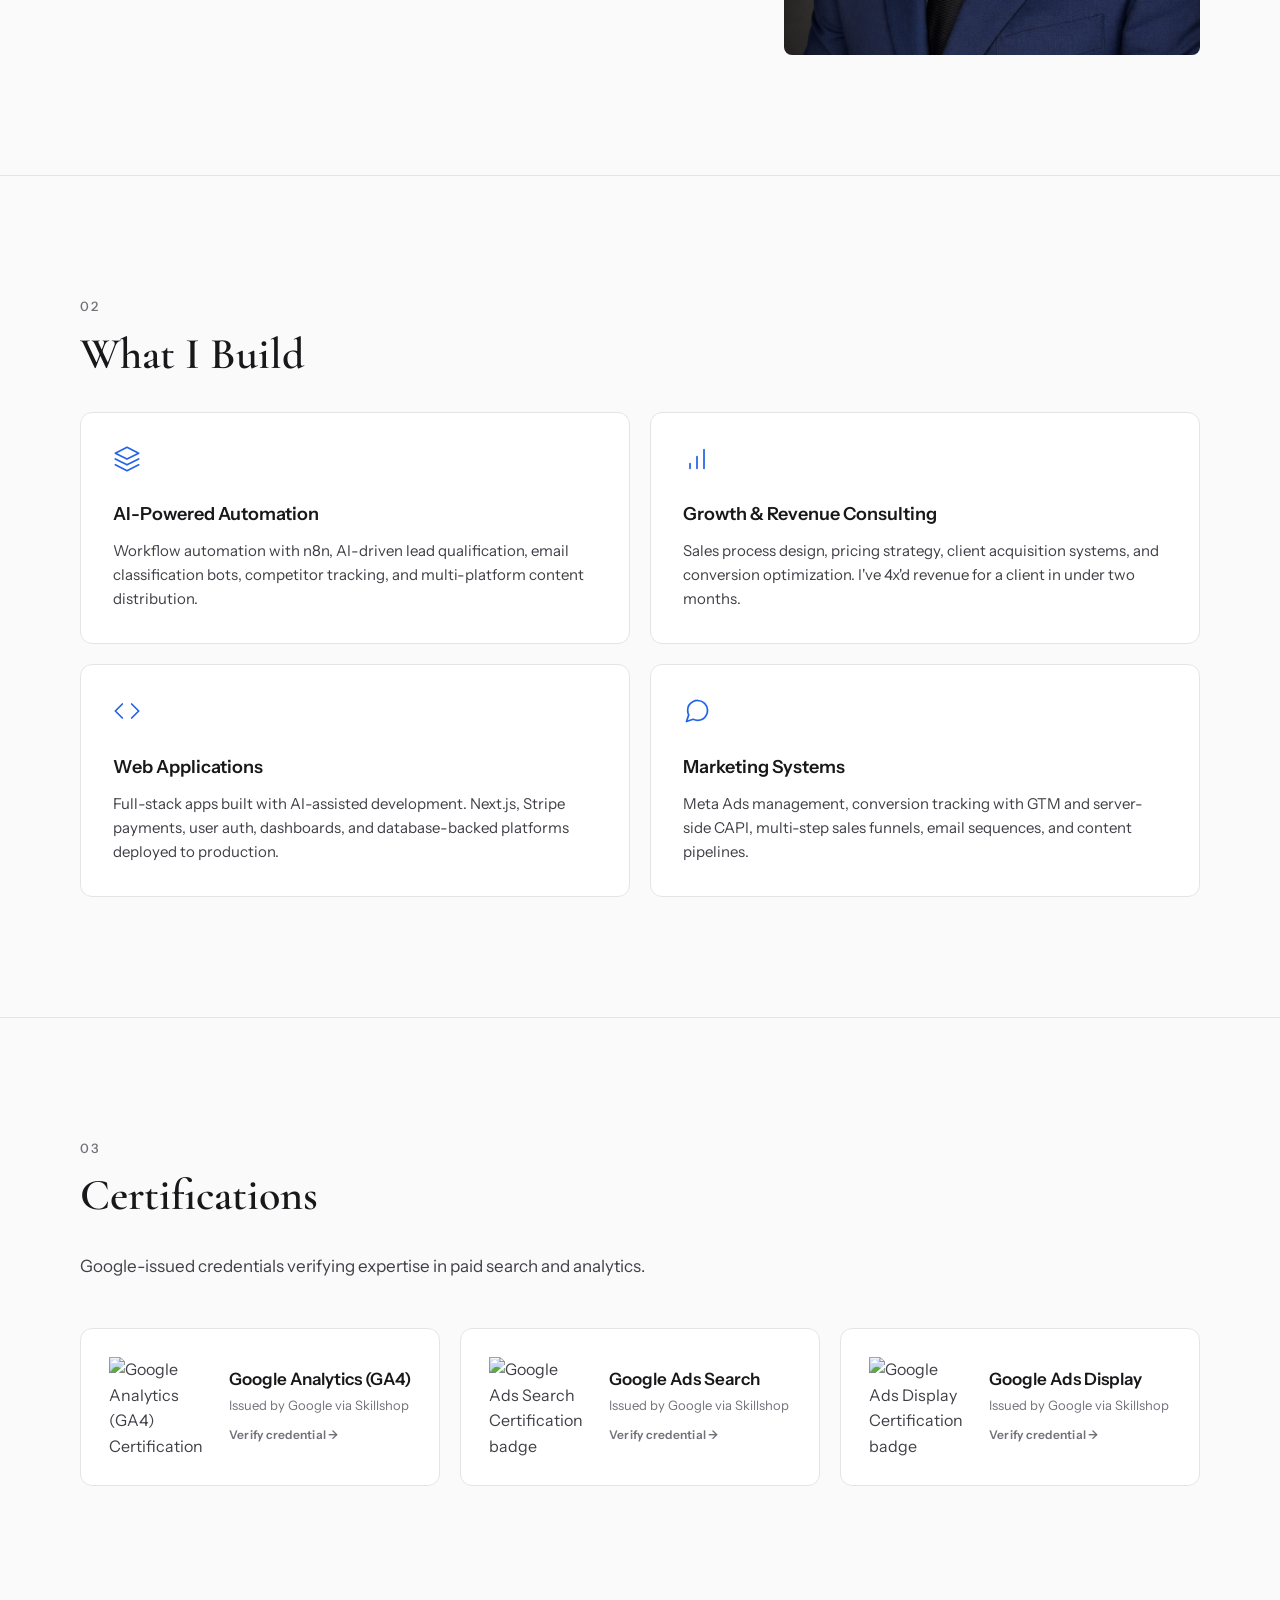
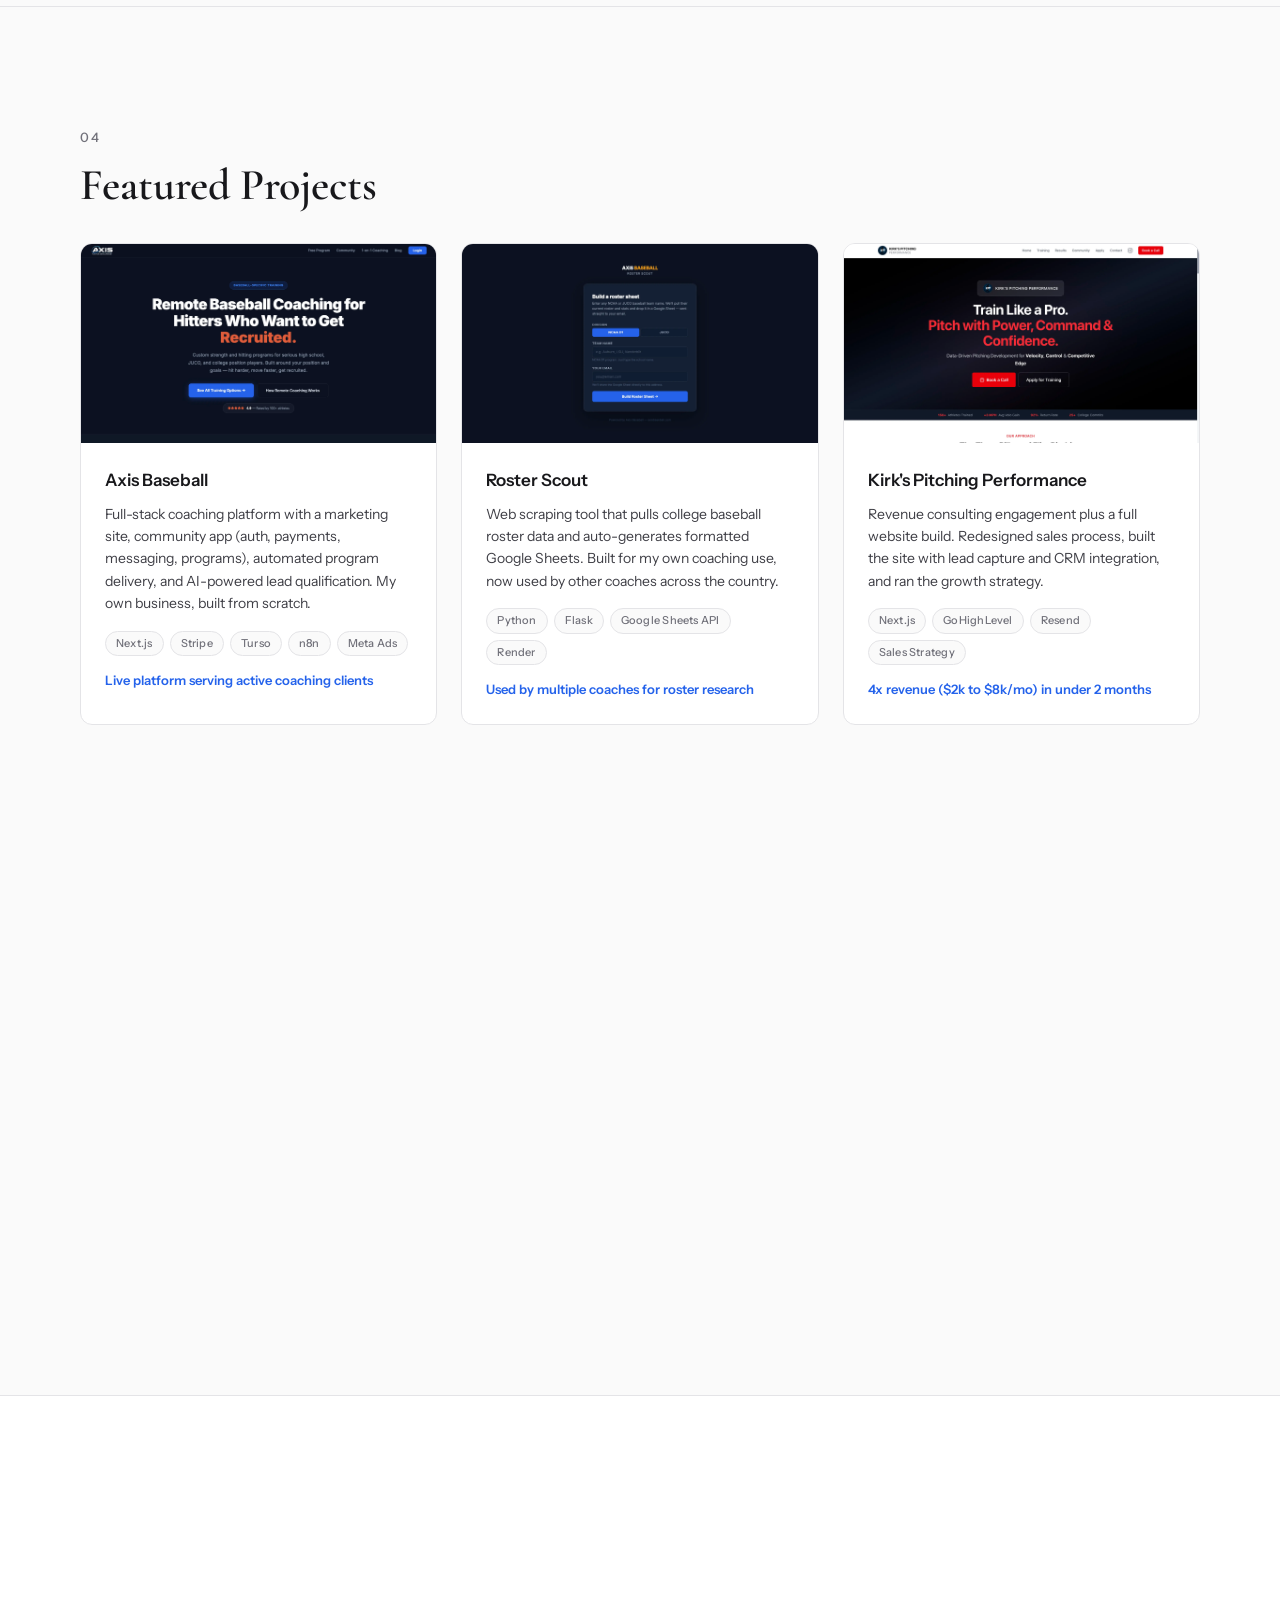
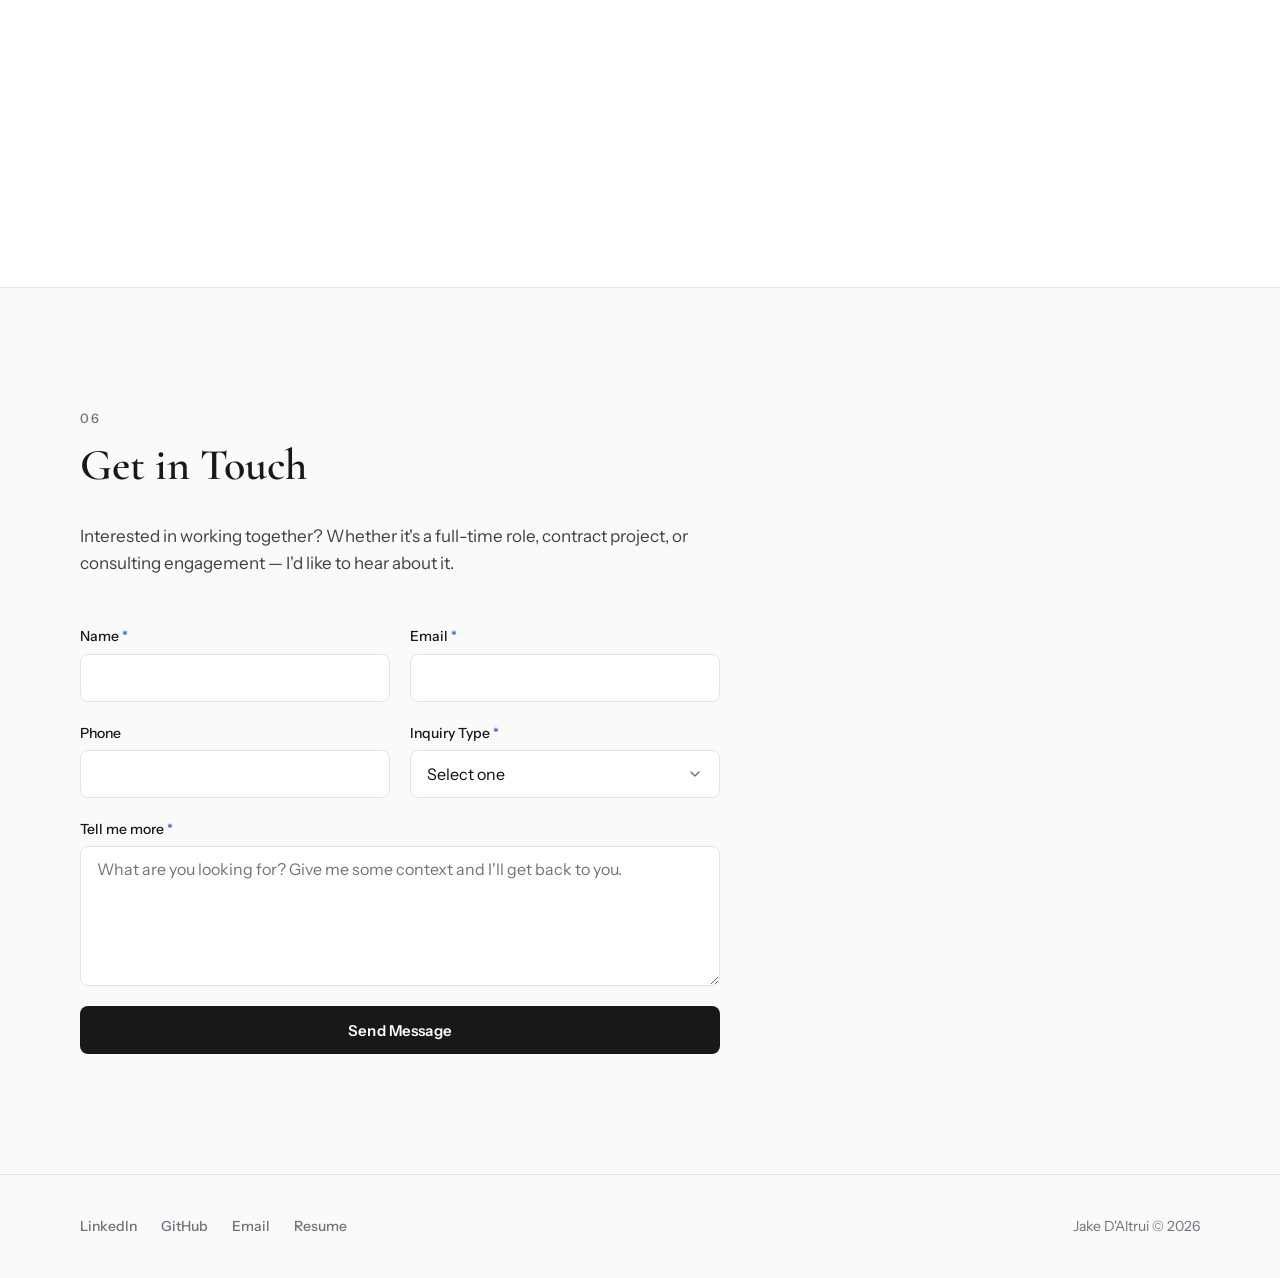
==== commit bb7404db: "Add Google certifications section and update headshot Co-Authored-By: Claude Opus 4.7 (1M context) <" ====
--- a/index.html
+++ b/index.html
@@ -24,6 +24,7 @@
       <div class="nav-menu">
         <a href="#about" class="nav-link">About</a>
         <a href="#capabilities" class="nav-link">What I Build</a>
+        <a href="#certifications" class="nav-link">Certifications</a>
         <a href="#projects" class="nav-link">Projects</a>
         <a href="#results" class="nav-link">Results</a>
         <a href="#contact" class="nav-link">Contact</a>
@@ -68,7 +69,7 @@
             </p>
           </div>
           <div class="about-image">
-            <img src="photos/IMG_0597.webp" alt="Jake D'Altrui headshot" class="about-photo">
+            <img src="photos/acb54e0a5beaf25e08dbebf7f94277e7a17efd011003b10d32797ce489a2ec61.png" alt="Jake D'Altrui headshot" class="about-photo">
           </div>
         </div>
       </div>
@@ -138,10 +139,55 @@
       </div>
     </section>
 
+    <!-- Certifications -->
+    <section id="certifications" class="section">
+      <div class="container">
+        <span class="section-number">03</span>
+        <h2 class="section-heading">Certifications</h2>
+        <p class="section-subtitle">Google-issued credentials verifying expertise in paid search and analytics.</p>
+        <div class="certs-grid">
+
+          <a href="https://skillshop.credential.net/7eb80452-0b99-4213-844d-293b04f795ff#acc.14Laut8Y" class="cert-card animate-in" target="_blank" rel="noopener">
+            <div class="cert-badge">
+              <img src="https://api.accredible.com/v1/frontend/credential_website_embed_image/badge/180572370" alt="Google Analytics (GA4) Certification badge" loading="lazy">
+            </div>
+            <div class="cert-meta">
+              <h3 class="cert-title">Google Analytics (GA4)</h3>
+              <p class="cert-issuer">Issued by Google via Skillshop</p>
+              <span class="cert-verify">Verify credential &rarr;</span>
+            </div>
+          </a>
+
+          <a href="https://skillshop.credential.net/99afce9d-4c82-4e4e-8da2-b8a740b746ca#acc.ObJBwXDg" class="cert-card animate-in" target="_blank" rel="noopener">
+            <div class="cert-badge">
+              <img src="https://api.accredible.com/v1/frontend/credential_website_embed_image/badge/180573141" alt="Google Ads Search Certification badge" loading="lazy">
+            </div>
+            <div class="cert-meta">
+              <h3 class="cert-title">Google Ads Search</h3>
+              <p class="cert-issuer">Issued by Google via Skillshop</p>
+              <span class="cert-verify">Verify credential &rarr;</span>
+            </div>
+          </a>
+
+          <a href="https://skillshop.credential.net/b6b08e8c-6fde-45c1-8dda-131bb501828e#acc.xv1sw2Rh" class="cert-card animate-in" target="_blank" rel="noopener">
+            <div class="cert-badge">
+              <img src="https://api.accredible.com/v1/frontend/credential_website_embed_image/badge/180580476" alt="Google Ads Display Certification badge" loading="lazy">
+            </div>
+            <div class="cert-meta">
+              <h3 class="cert-title">Google Ads Display</h3>
+              <p class="cert-issuer">Issued by Google via Skillshop</p>
+              <span class="cert-verify">Verify credential &rarr;</span>
+            </div>
+          </a>
+
+        </div>
+      </div>
+    </section>
+
     <!-- Projects -->
     <section id="projects" class="section">
       <div class="container">
-        <span class="section-number">03</span>
+        <span class="section-number">04</span>
         <h2 class="section-heading">Featured Projects</h2>
         <div class="projects-grid">
 
@@ -266,7 +312,7 @@
     <!-- Results -->
     <section id="results" class="section section--accent">
       <div class="container">
-        <span class="section-number">04</span>
+        <span class="section-number">05</span>
         <h2 class="section-heading">By the Numbers</h2>
         <div class="metrics-grid">
           <div class="metric animate-in">
@@ -292,7 +338,7 @@
     <!-- Contact -->
     <section id="contact" class="section">
       <div class="container">
-        <span class="section-number">05</span>
+        <span class="section-number">06</span>
         <h2 class="section-heading">Get in Touch</h2>
         <p class="section-subtitle">
           Interested in working together? Whether it's a full-time role, contract project, or consulting engagement — I'd like to hear about it.
@@ -349,7 +395,7 @@
       <div class="footer-links">
         <!-- PLACEHOLDER: Replace # with actual URLs -->
         <a href="https://www.linkedin.com/in/jake-daltrui/" class="footer-link" aria-label="LinkedIn" target="_blank" rel="noopener">LinkedIn</a>
-        <a href="https://github.com/daltruibaseball-cpu" class="footer-link" aria-label="GitHub" target="_blank" rel="noopener">GitHub</a>
+        <a href="https://github.com/jakedaltrui" class="footer-link" aria-label="GitHub" target="_blank" rel="noopener">GitHub</a>
         <a href="mailto:jacobdaltrui@gmail.com" class="footer-link" aria-label="Email">Email</a>
         <a href="resume.html" class="footer-link" aria-label="Resume">Resume</a>
       </div>
--- a/styles.css
+++ b/styles.css
@@ -546,6 +546,87 @@
 }
 
 /* ————————————————————————————————————
+   Certifications
+   ———————————————————————————————————— */
+
+.certs-grid {
+  display: grid;
+  grid-template-columns: repeat(auto-fit, minmax(320px, 1fr));
+  gap: 20px;
+  margin-top: 32px;
+}
+
+.cert-card {
+  background-color: var(--color-surface);
+  border: 1px solid var(--color-border);
+  border-radius: 12px;
+  padding: 28px;
+  display: flex;
+  align-items: center;
+  gap: 20px;
+  text-decoration: none;
+  color: inherit;
+  transition: transform 200ms ease, box-shadow 200ms ease, border-color 200ms ease;
+}
+
+.cert-card:hover {
+  transform: translateY(-2px);
+  box-shadow: 0 8px 24px rgba(0, 0, 0, 0.06);
+  border-color: var(--color-cta);
+}
+
+.cert-card:hover .cert-verify {
+  color: var(--color-cta);
+}
+
+.cert-verify {
+  display: inline-block;
+  margin-top: 10px;
+  font-family: var(--font-sans);
+  font-weight: 600;
+  font-size: 12px;
+  color: var(--color-muted);
+  letter-spacing: 0.02em;
+  transition: color 200ms ease;
+}
+
+.cert-badge {
+  flex-shrink: 0;
+  width: 100px;
+  height: 100px;
+  display: flex;
+  align-items: center;
+  justify-content: center;
+}
+
+.cert-badge img {
+  max-width: 100%;
+  max-height: 100%;
+  object-fit: contain;
+  display: block;
+}
+
+.cert-meta {
+  flex: 1;
+  min-width: 0;
+}
+
+.cert-title {
+  font-family: var(--font-sans);
+  font-weight: 600;
+  font-size: 17px;
+  color: var(--color-primary);
+  margin-bottom: 6px;
+  line-height: 1.3;
+}
+
+.cert-issuer {
+  font-size: 13px;
+  color: var(--color-muted);
+  line-height: 1.5;
+}
+
+/* ————————————————————————————————————
    Projects
    ———————————————————————————————————— */
 
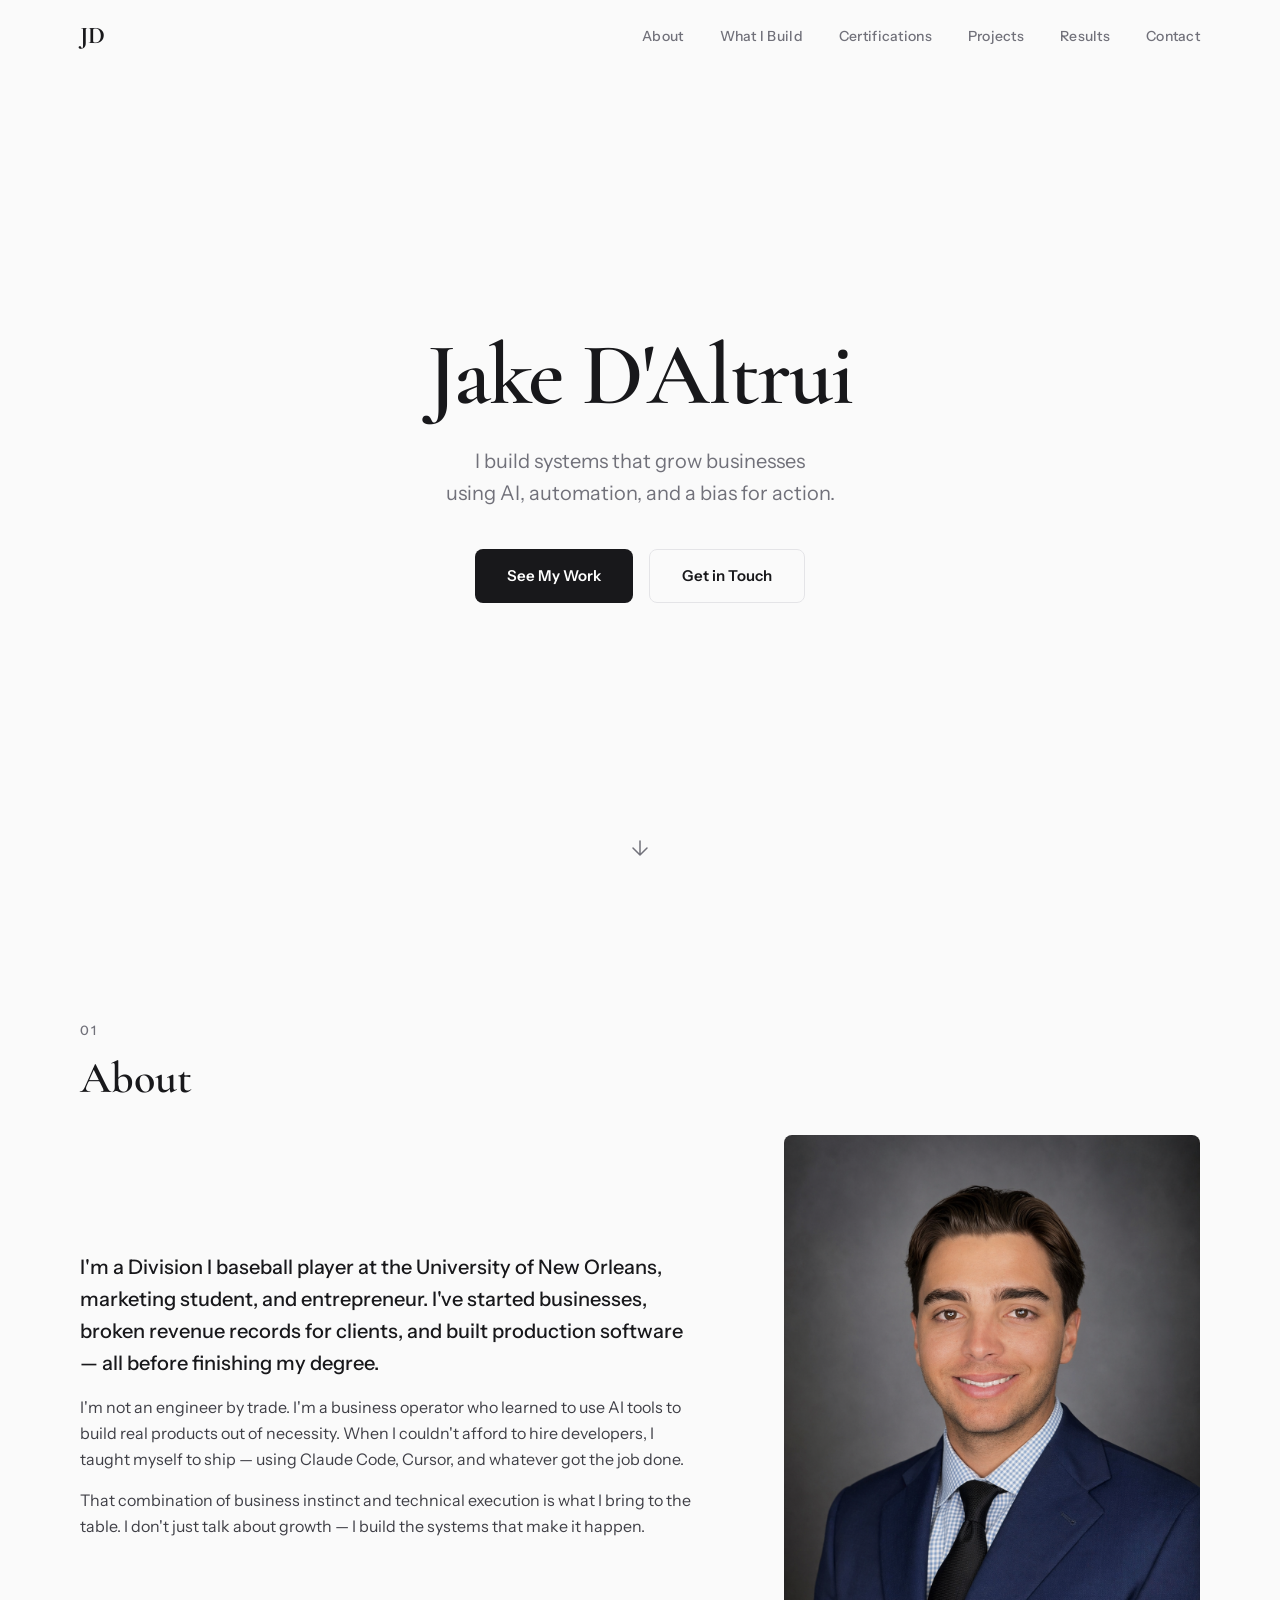
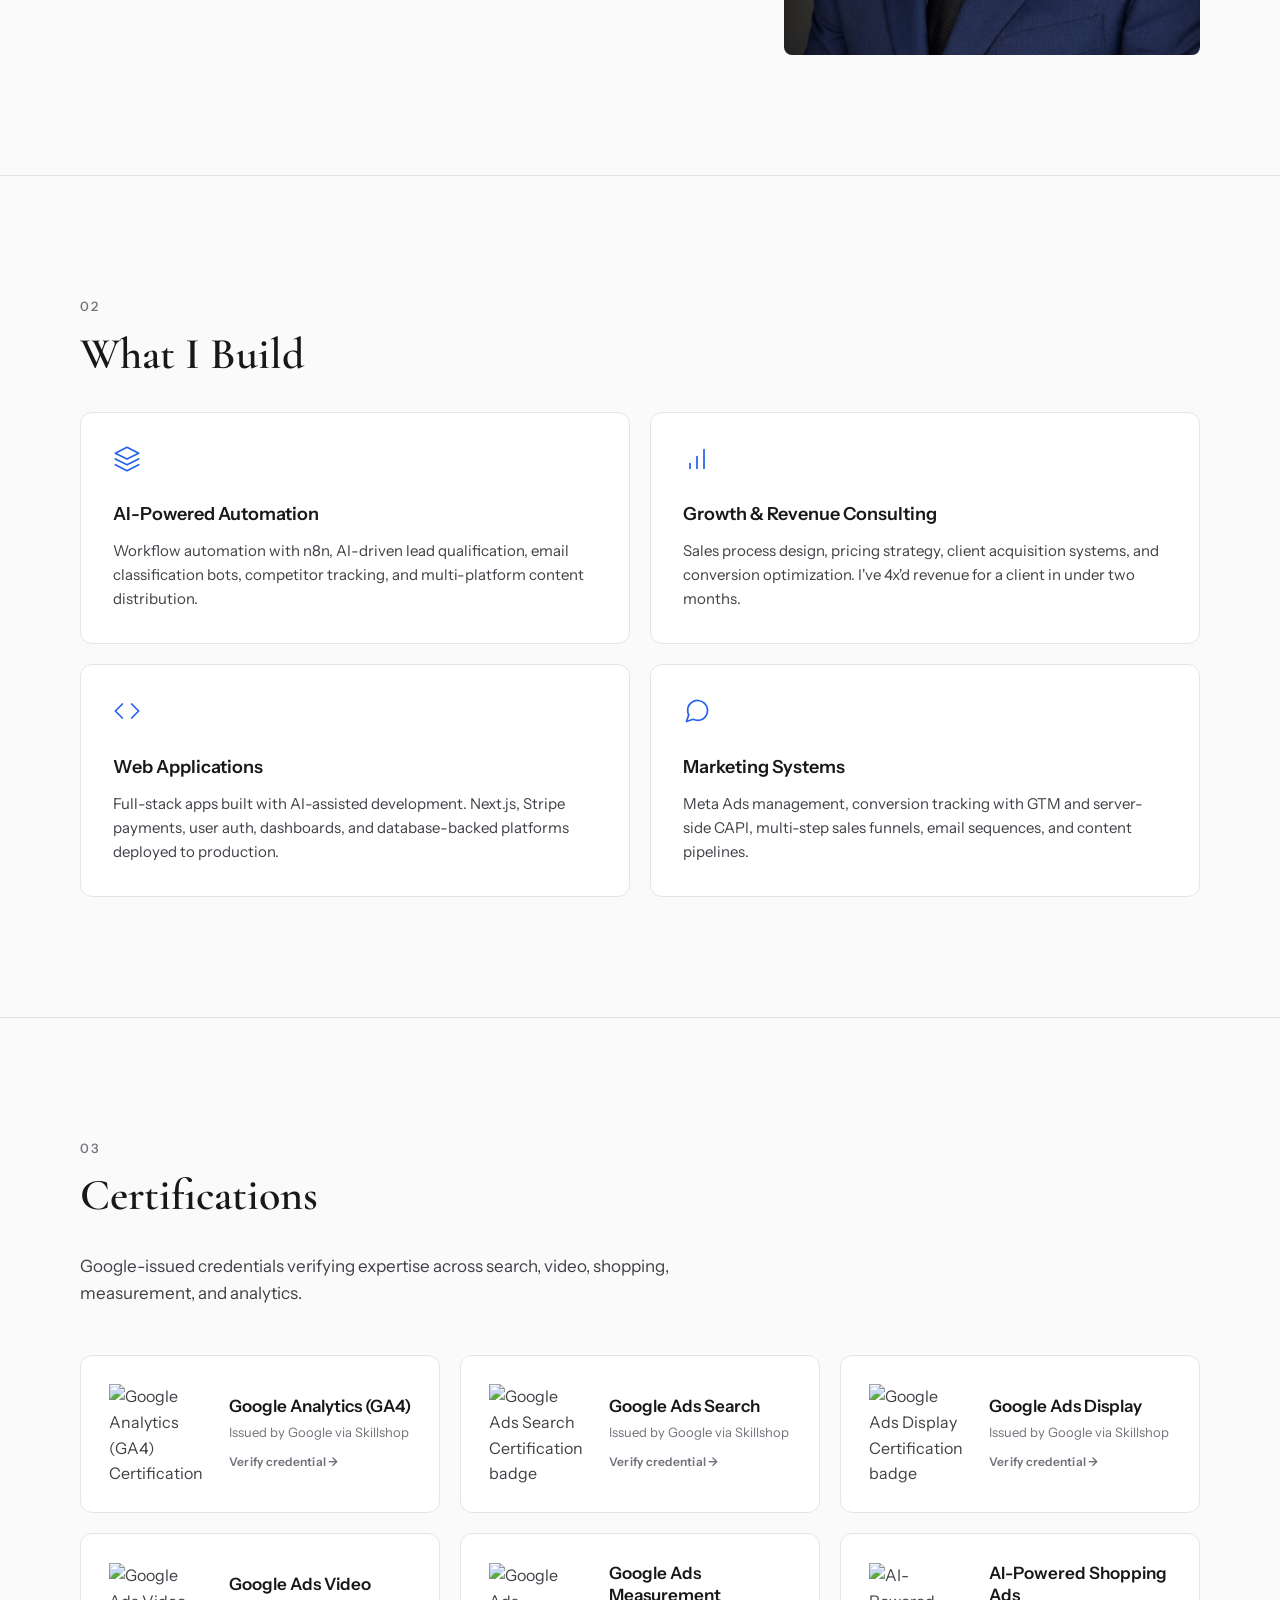
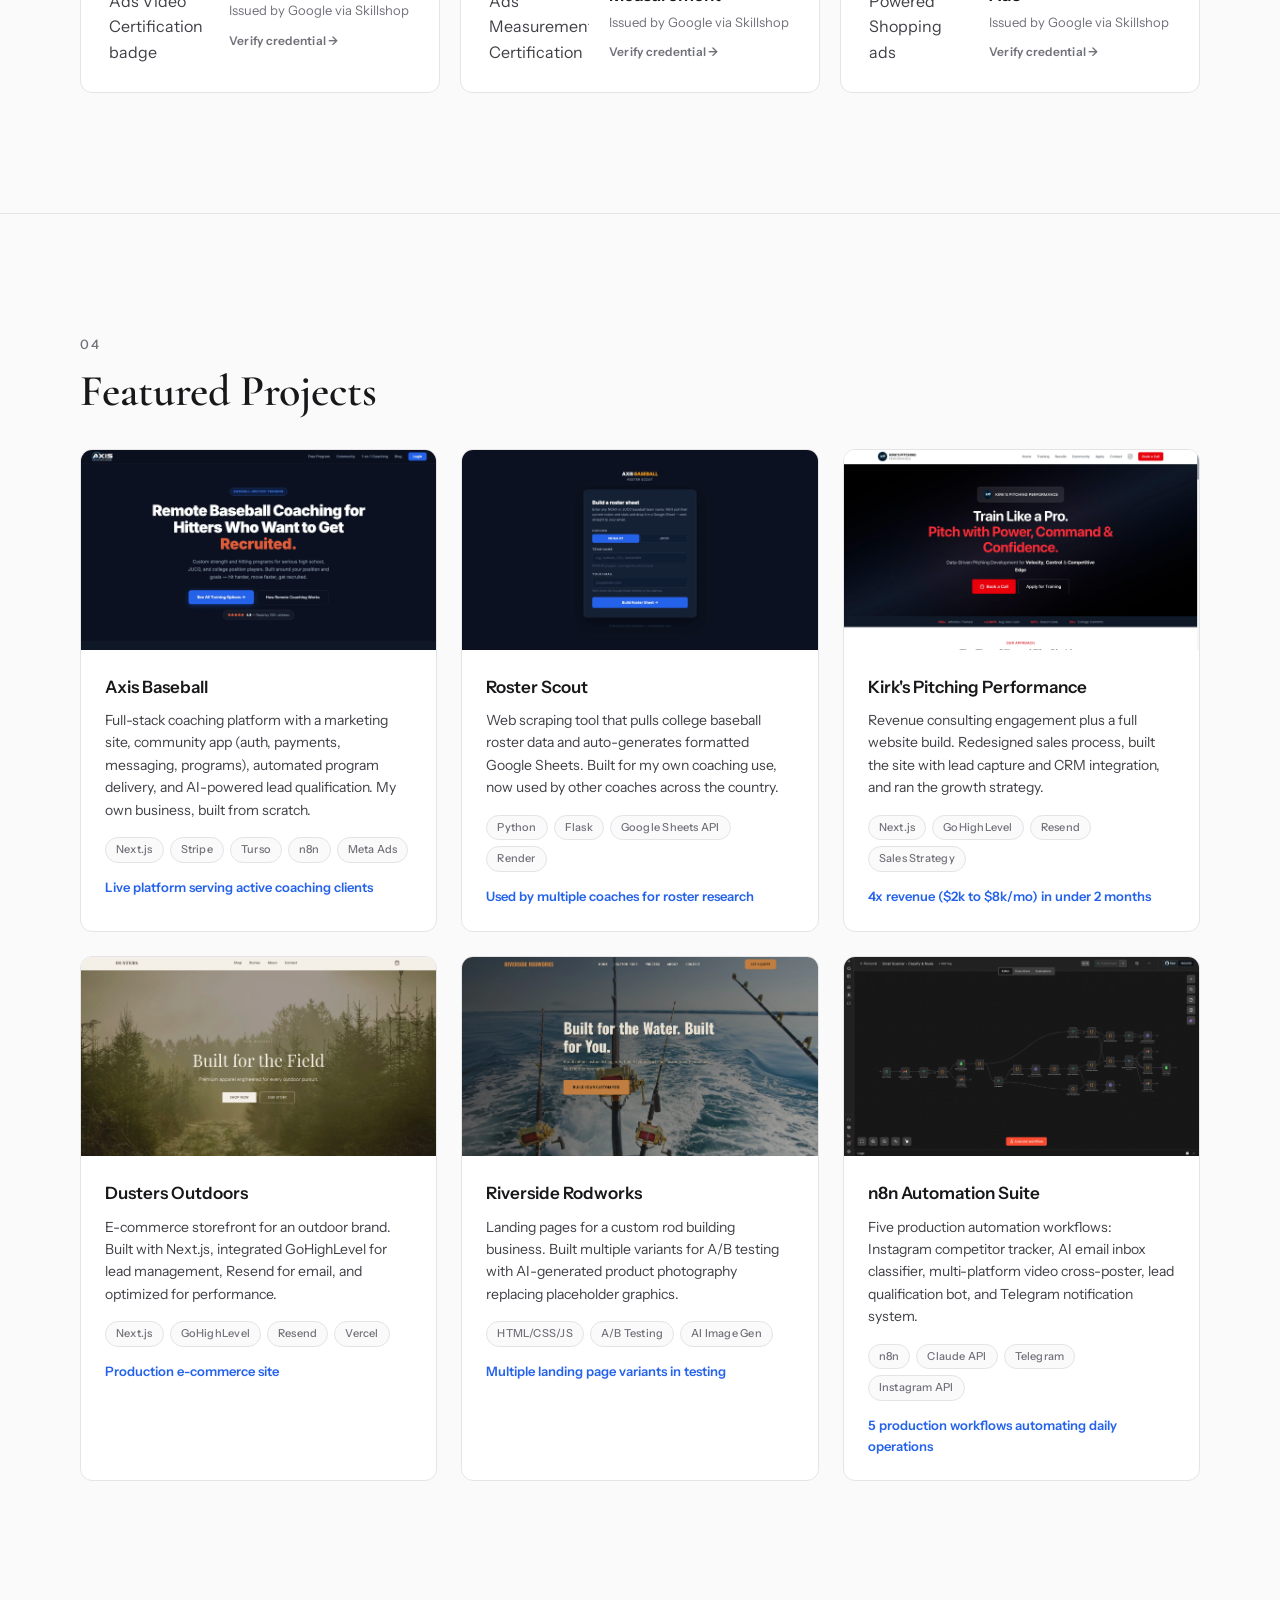
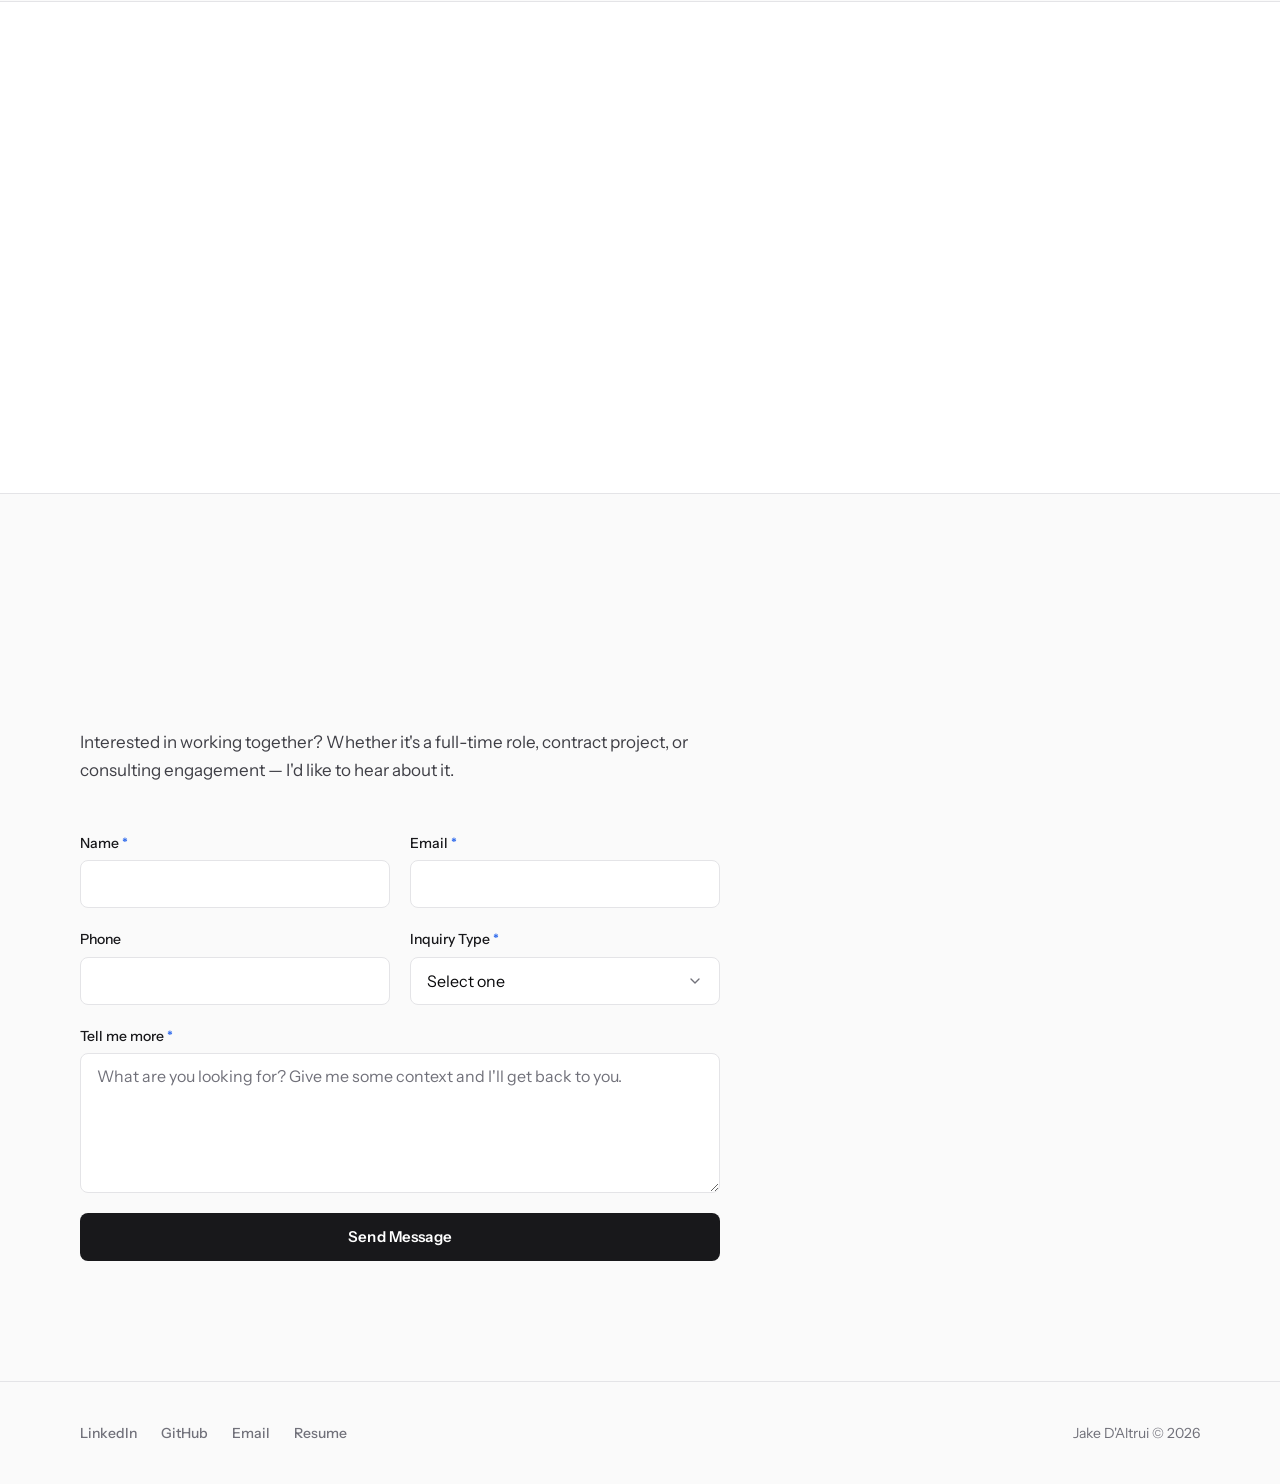
==== commit 84e3f02c: "Add Video, Measurement, and AI-Powered Shopping certifications Co-Authored-By: Claude Opus 4.7 (1M c" ====
--- a/index.html
+++ b/index.html
@@ -144,7 +144,7 @@
       <div class="container">
         <span class="section-number">03</span>
         <h2 class="section-heading">Certifications</h2>
-        <p class="section-subtitle">Google-issued credentials verifying expertise in paid search and analytics.</p>
+        <p class="section-subtitle">Google-issued credentials verifying expertise across search, video, shopping, measurement, and analytics.</p>
         <div class="certs-grid">
 
           <a href="https://skillshop.credential.net/7eb80452-0b99-4213-844d-293b04f795ff#acc.14Laut8Y" class="cert-card animate-in" target="_blank" rel="noopener">
@@ -175,6 +175,39 @@
             </div>
             <div class="cert-meta">
               <h3 class="cert-title">Google Ads Display</h3>
+              <p class="cert-issuer">Issued by Google via Skillshop</p>
+              <span class="cert-verify">Verify credential &rarr;</span>
+            </div>
+          </a>
+
+          <a href="https://skillshop.credential.net/b6f3c463-e161-42d0-8a91-2495f02bc5ea#acc.W7CcEBOF" class="cert-card animate-in" target="_blank" rel="noopener">
+            <div class="cert-badge">
+              <img src="https://api.accredible.com/v1/frontend/credential_website_embed_image/badge/181194223" alt="Google Ads Video Certification badge" loading="lazy">
+            </div>
+            <div class="cert-meta">
+              <h3 class="cert-title">Google Ads Video</h3>
+              <p class="cert-issuer">Issued by Google via Skillshop</p>
+              <span class="cert-verify">Verify credential &rarr;</span>
+            </div>
+          </a>
+
+          <a href="https://skillshop.credential.net/566b23f4-2723-41b3-93f6-5a194234d46f#acc.JFglZyia" class="cert-card animate-in" target="_blank" rel="noopener">
+            <div class="cert-badge">
+              <img src="https://api.accredible.com/v1/frontend/credential_website_embed_image/badge/181194229" alt="Google Ads Measurement Certification badge" loading="lazy">
+            </div>
+            <div class="cert-meta">
+              <h3 class="cert-title">Google Ads Measurement</h3>
+              <p class="cert-issuer">Issued by Google via Skillshop</p>
+              <span class="cert-verify">Verify credential &rarr;</span>
+            </div>
+          </a>
+
+          <a href="https://skillshop.credential.net/b0c9a187-cee5-450d-8578-b0a2e9d219d3#acc.4cdjwprz" class="cert-card animate-in" target="_blank" rel="noopener">
+            <div class="cert-badge">
+              <img src="https://api.accredible.com/v1/frontend/credential_website_embed_image/badge/181194287" alt="AI-Powered Shopping ads Certification badge" loading="lazy">
+            </div>
+            <div class="cert-meta">
+              <h3 class="cert-title">AI-Powered Shopping Ads</h3>
               <p class="cert-issuer">Issued by Google via Skillshop</p>
               <span class="cert-verify">Verify credential &rarr;</span>
             </div>
